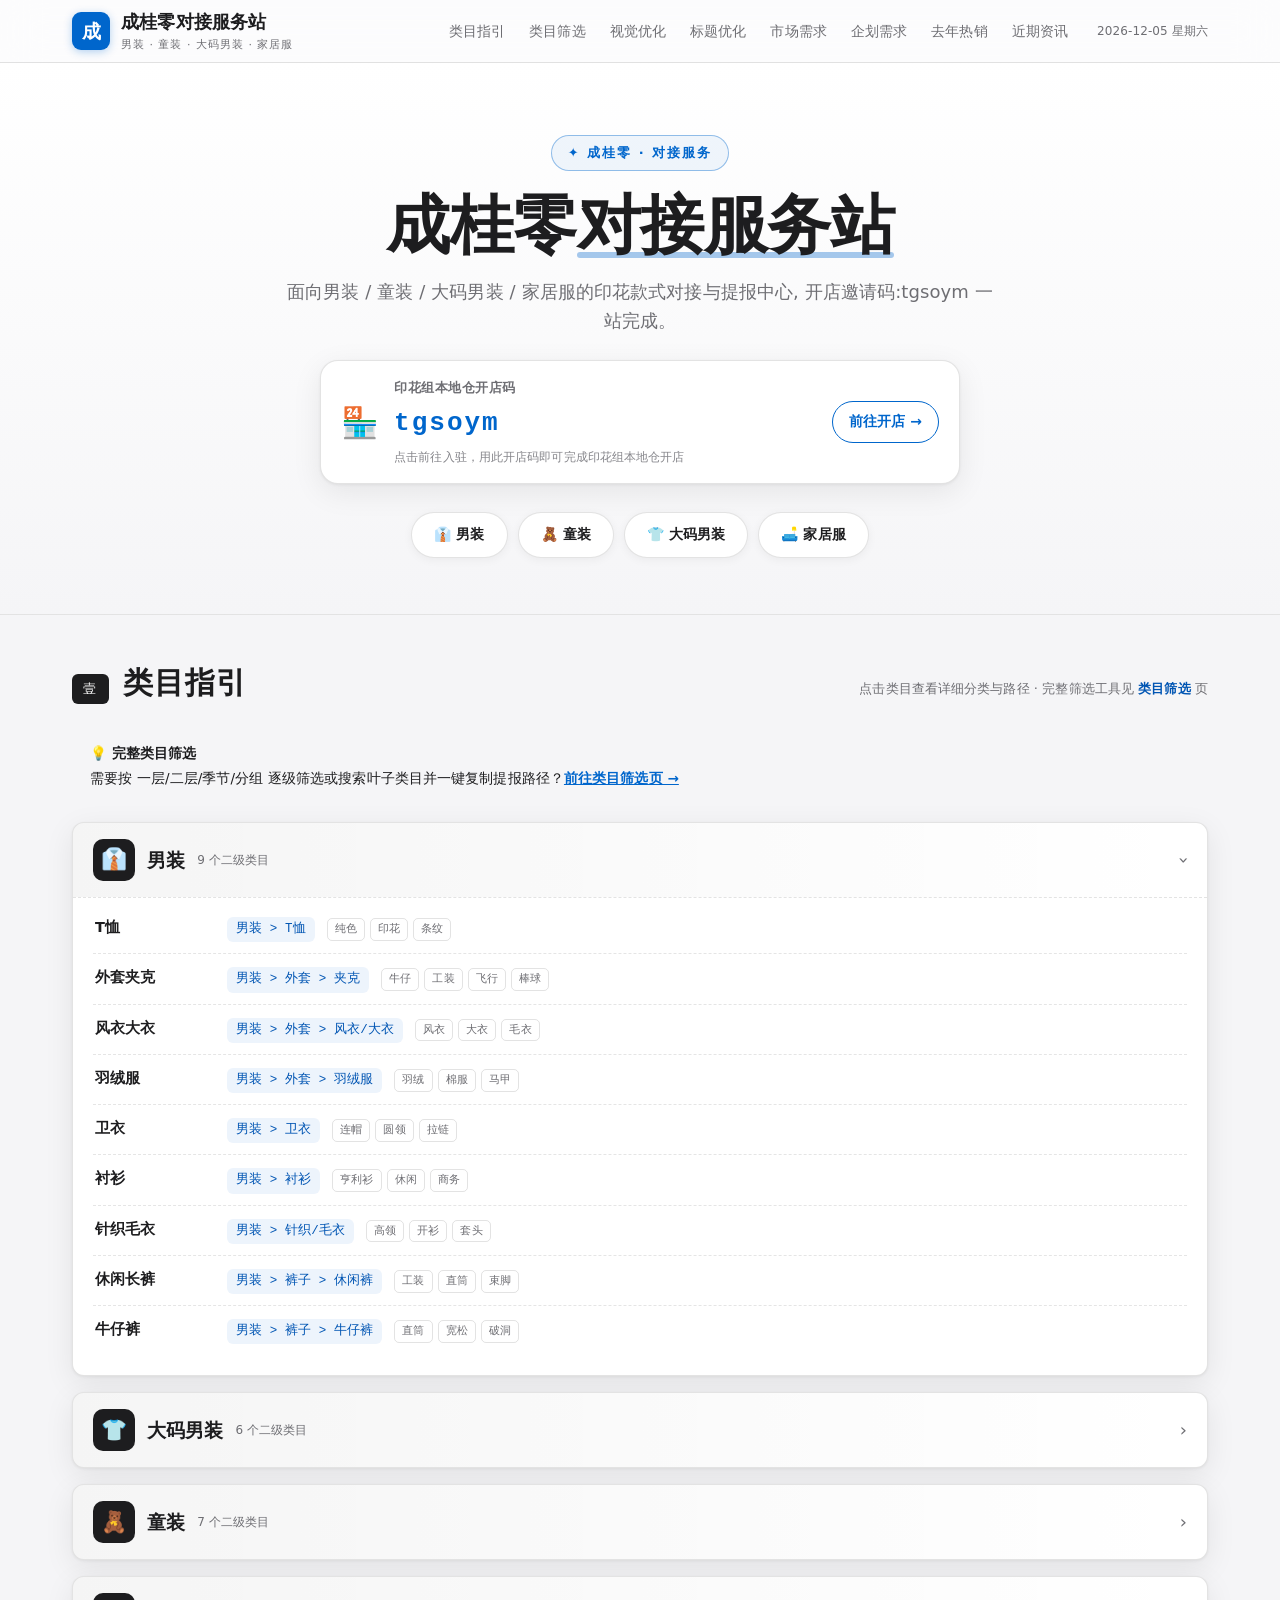
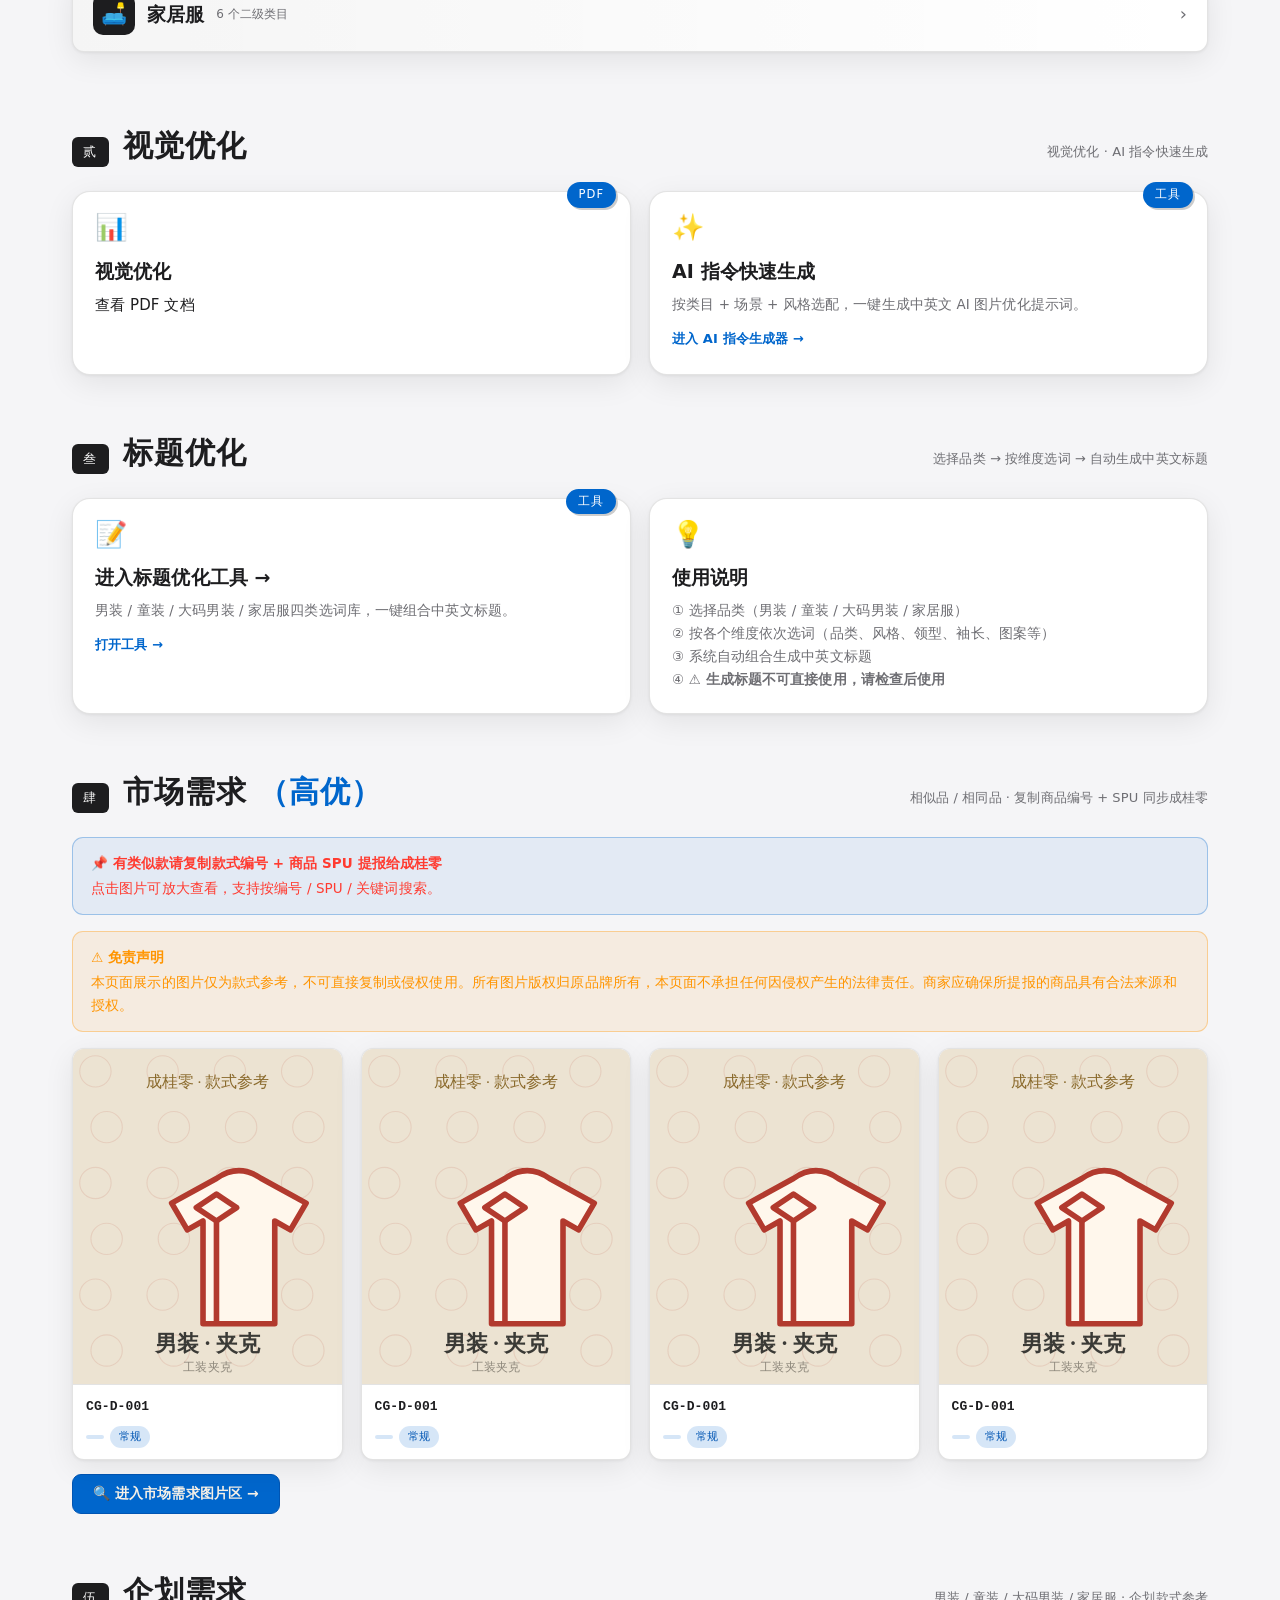
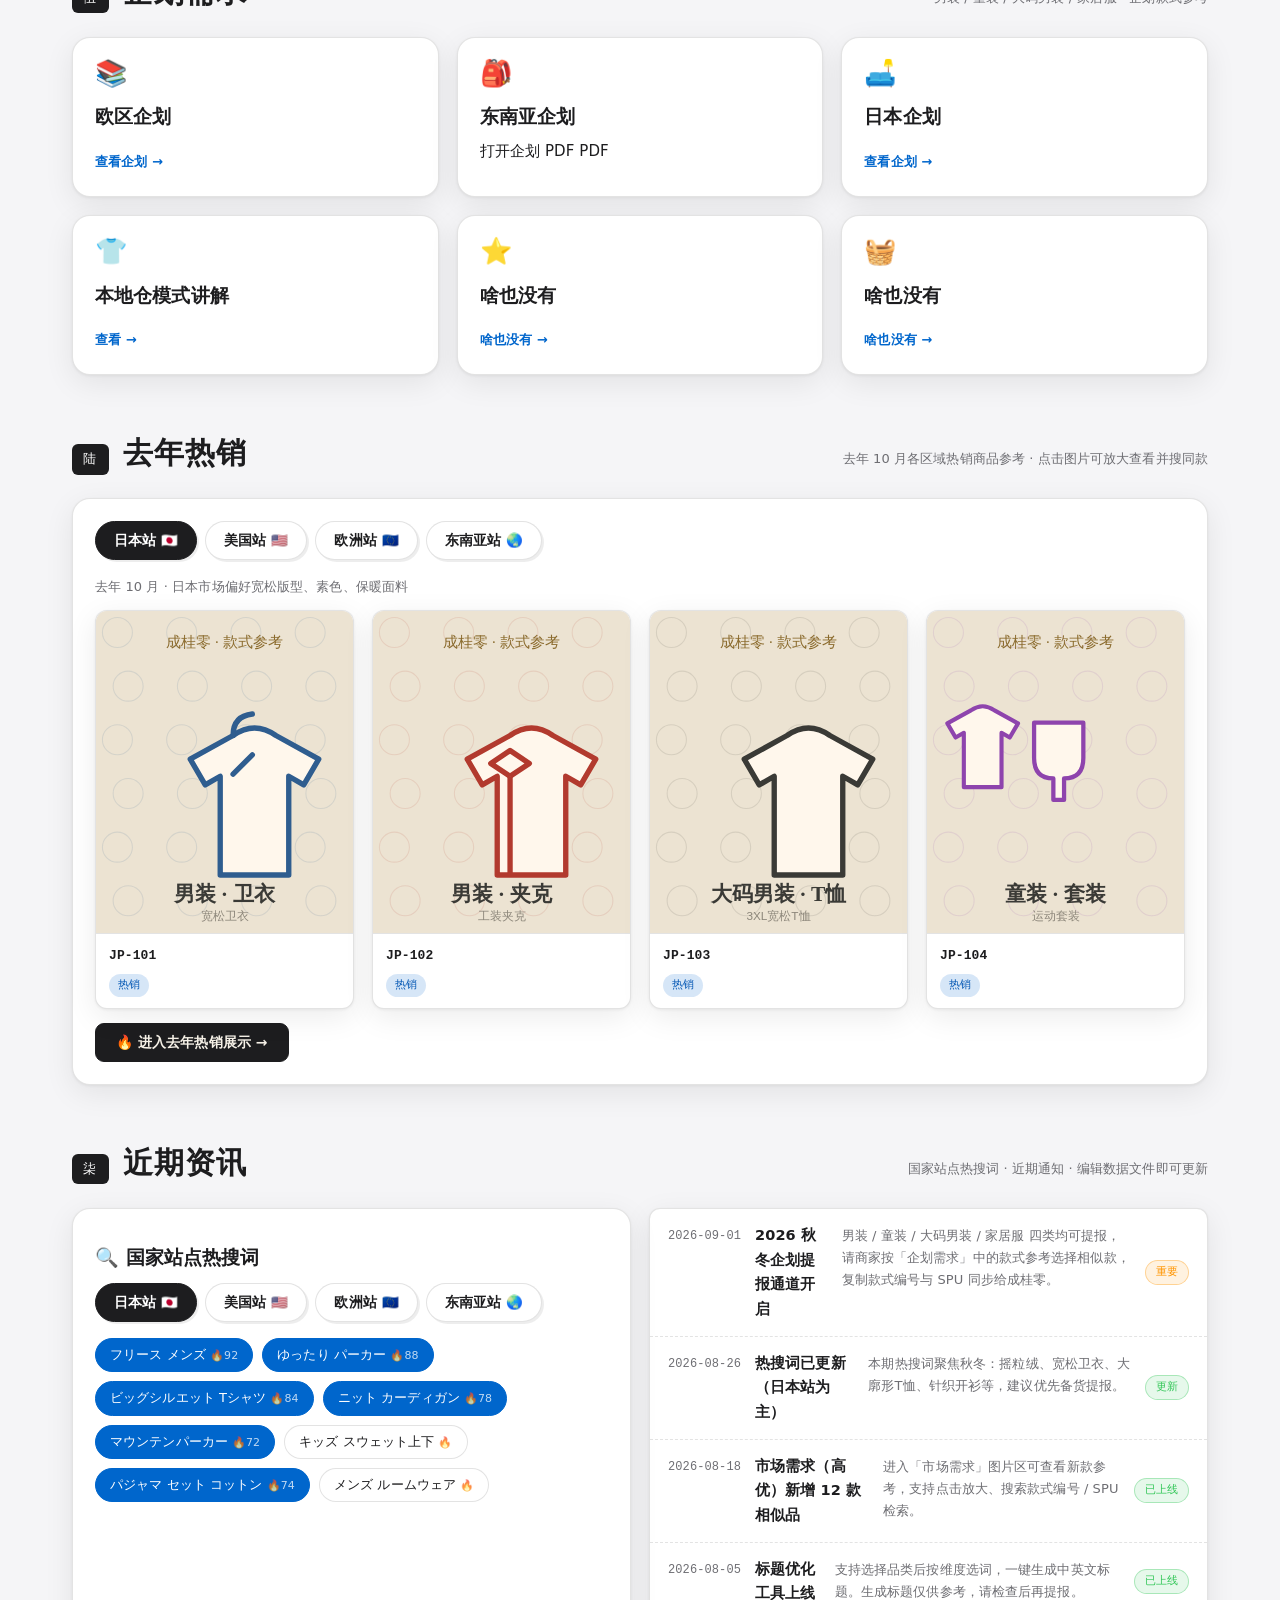
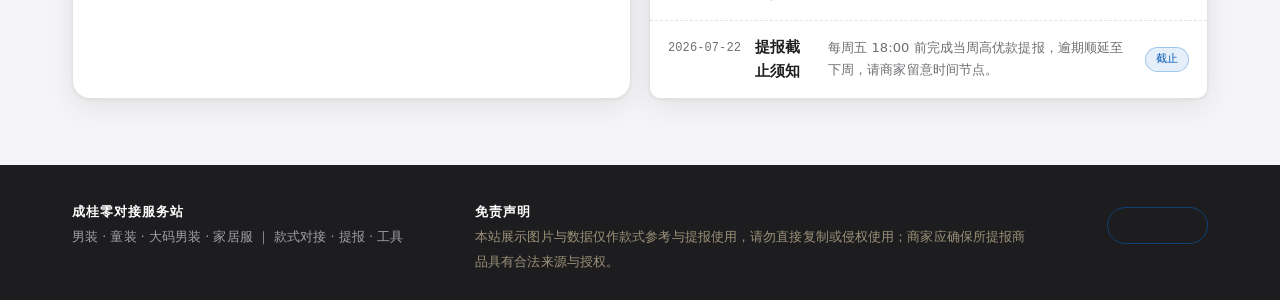
==== index.html @ 38af26b4 "Update index.html" ====
<!DOCTYPE html>
<html lang="zh-CN">
<head>
<meta charset="utf-8">
<meta name="viewport" content="width=device-width,initial-scale=1">
<title>成桂零对接服务站 | 男装 · 童装 · 大码男装 · 家居服</title>
<link rel="icon" href="data:image/svg+xml,%3Csvg xmlns='http://www.w3.org/2000/svg' viewBox='0 0 100 100'%3E%3Crect width='100' height='100' rx='22' fill='%23b23a2e'/%3E%3Ctext x='50' y='70' font-size='56' text-anchor='middle' fill='%23fff8ec' font-family='serif'%3E成%3C/text%3E%3C/svg%3E">
<link rel="stylesheet" href="elements/style.css">
</head>
<body>

<!-- ================= 顶部导航 ================= -->
<header class="topbar">
  <div class="wrap">
    <a class="brand" href="index.html">
      <span class="seal">成</span>
      <span>
        <span class="bt">成桂零对接服务站</span>
        <span class="bs">男装 · 童装 · 大码男装 · 家居服</span>
      </span>
    </a>
    <nav class="topnav">
      <a href="#sec-cat">类目指引</a>
      <a href="category.html">类目筛选</a>
      <a href="#sec-visual">视觉优化</a>
      <a href="#sec-title">标题优化</a>
      <a href="#sec-market">市场需求</a>
      <a href="#sec-plan">企划需求</a>
      <a href="#sec-hot">去年热销</a>
      <a href="#sec-news">近期资讯</a>
    </nav>
    <span class="today js-date"></span>
  </div>
</header>

<!-- ================= Hero ================= -->
<section class="hero">
  <div class="wrap">
    <span class="tagline">✦ 成桂零 · 对接服务</span>
    <h1>成桂零<span class="hl">对接服务站</span></h1>
    <p class="sub">面向男装 / 童装 / 大码男装 / 家居服的印花款式对接与提报中心, 开店邀请码:tgsoym 一站完成。</p>
    <a class="regcard" href="https://seller.kuajingmaihuo.com/mobile-main/register.html?invitationCode=tgsoym" target="_blank" rel="noopener">
      <span class="regico">🏪</span>
      <span class="regbox">
        <span class="reg-t">印花组本地仓开店码</span>
        <span class="reg-c">tgsoym</span>
        <span class="reg-s">点击前往入驻，用此开店码即可完成印花组本地仓开店</span>
      </span>
      <span class="reggo">前往开店 →</span>
    </a>
    <div class="cats">
      <span class="catpill" onclick="document.getElementById('sec-cat').scrollIntoView({behavior:'smooth'})">👔 男装</span>
      <span class="catpill" onclick="document.getElementById('sec-cat').scrollIntoView({behavior:'smooth'})">🧸 童装</span>
      <span class="catpill" onclick="document.getElementById('sec-cat').scrollIntoView({behavior:'smooth'})">👕 大码男装</span>
      <span class="catpill" onclick="document.getElementById('sec-cat').scrollIntoView({behavior:'smooth'})">🛋️ 家居服</span>
    </div>
  </div>
</section>

<main class="wrap">

  <!-- ================= 壹 类目指引 ================= -->
  <section class="sec reveal" id="sec-cat">
    <div class="sec-head">
      <span class="sec-no">壹</span>
      <h2 class="sec-title">类目指引</h2>
      <span class="sec-sub">点击类目查看详细分类与路径 · 完整筛选工具见 <b>类目筛选</b> 页</span>
    </div>
    <div class="banner tip" style="max-width:820px;margin:0 0 18px">
      <div><b>💡 完整类目筛选</b>需要按 一层/二层/季节/分组 逐级筛选或搜索叶子类目并一键复制提报路径？<a href="category.html" style="color:var(--link,#0066cc);font-weight:600">前往类目筛选页 →</a></div>
    </div>
    <div id="catRoot"><span class="loading"><span class="dot"></span><span class="dot"></span><span class="dot"></span> 加载中...</span></div>
  </section>

  <!-- ================= 贰 视觉优化 ================= -->
  <section class="sec reveal" id="sec-visual">
    <div class="sec-head">
      <span class="sec-no">贰</span>
      <h2 class="sec-title">视觉优化</h2>
      <span class="sec-sub">视觉优化 · AI 指令快速生成</span>
    </div>
    <div class="grid g2">
      <a class="card clickable" href="https://bdl.cdnfe.com/upload_bdl/upload/bf4d0510-0145-48a0-99d3-161d9a7ddf06.pdf" target="_blank">
        <span class="ico">📊</span>
        <h3>视觉优化</h3
        <span class="go">查看 PDF 文档</span>
        <span class="badge">PDF</span>
      </a>
      <a class="card clickable" href="image-optimization.html">
        <span class="ico">✨</span>
        <h3>AI 指令快速生成</h3>
        <p>按类目 + 场景 + 风格选配，一键生成中英文 AI 图片优化提示词。</p>
        <span class="go">进入 AI 指令生成器</span>
        <span class="badge">工具</span>
      </a>
    </div>
  </section>

  <!-- ================= 叁 标题优化 ================= -->
  <section class="sec reveal" id="sec-title">
    <div class="sec-head">
      <span class="sec-no">叁</span>
      <h2 class="sec-title">标题优化</h2>
      <span class="sec-sub">选择品类 → 按维度选词 → 自动生成中英文标题</span>
    </div>
    <div class="grid g2">
      <a class="card clickable" href="title-optimization.html">
        <span class="ico">📝</span>
        <h3>进入标题优化工具 →</h3>
        <p>男装 / 童装 / 大码男装 / 家居服四类选词库，一键组合中英文标题。</p>
        <span class="go">打开工具</span>
        <span class="badge">工具</span>
      </a>
      <div class="card">
        <span class="ico">💡</span>
        <h3>使用说明</h3>
        <p style="margin-top:6px">
          ① 选择品类（男装 / 童装 / 大码男装 / 家居服）<br>
          ② 按各个维度依次选词（品类、风格、领型、袖长、图案等）<br>
          ③ 系统自动组合生成中英文标题<br>
          ④ <b>⚠️ 生成标题不可直接使用，请检查后使用</b>
        </p>
      </div>
    </div>
  </section>

  <!-- ================= 肆 市场需求（高优） ================= -->
  <section class="sec reveal" id="sec-market">
    <div class="sec-head">
      <span class="sec-no">肆</span>
      <h2 class="sec-title">市场需求 <em>（高优）</em></h2>
      <span class="sec-sub">相似品 / 相同品 · 复制商品编号 + SPU 同步成桂零</span>
    </div>
    <div class="banner red">
      <div>
        <b>📌 有类似款请复制款式编号 + 商品 SPU 提报给成桂零</b>
        点击图片可放大查看，支持按编号 / SPU / 关键词搜索。
      </div>
    </div>
    <div class="banner warn">
      <div>
        <b>⚠️ 免责声明</b>
        本页面展示的图片仅为款式参考，不可直接复制或侵权使用。所有图片版权归原品牌所有，本页面不承担任何因侵权产生的法律责任。商家应确保所提报的商品具有合法来源和授权。
      </div>
    </div>
    <div id="marketPreview"></div>
    <p style="margin-top:14px">
      <a class="btn accent" href="market-demand.html">🔍 进入市场需求图片区 →</a>
    </p>
  </section>

  <!-- ================= 伍 企划需求 ================= -->
  <section class="sec reveal" id="sec-plan">
    <div class="sec-head">
      <span class="sec-no">伍</span>
      <h2 class="sec-title">企划需求</h2>
      <span class="sec-sub">男装 / 童装 / 大码男装 / 家居服 · 企划款式参考</span>
    </div>
    <div class="grid g3">
      <a class="card clickable" href="plan-detail.html?id=0">
        <span class="ico">📚</span>
        <h3>欧区企划</h3>
        <span class="go">查看企划</span>
      </a>
      <a class="card clickable" href="https://bdl.cdnfe.com/upload_bdl/upload/eece7cf2-c84b-41de-9c43-d94b7423276e.pdf" target="_blank" rel="noopener">
        <span class="ico">🎒</span>
        <h3>东南亚企划</h3
        <span class="go">打开企划 PDF <span class="tagpdf">PDF</span></span>
      </a>
      <a class="card clickable" href="plan-detail.html?id=2">
        <span class="ico">🛋️</span>
        <h3>日本企划</h3>
        <span class="go">查看企划</span>
      </a>
      <a class="card clickable" href="plan-detail.html?id=3">
        <span class="ico">👕</span>
        <h3>本地仓模式讲解</h3>
        <span class="go">查看</span>
      </a>
      <a class="card clickable" href="https://bdl.cdnfe.com/upload_bdl/upload/16bf9f05-9d78-4cd0-bf7f-24e626a8ed78.pdf">
        <span class="ico">⭐</span>
        <h3>啥也没有</h3>
        <span class="go">啥也没有</span>
      </a>
      <a class="card clickable" href="plan-detail.html?id=5">
        <span class="ico">🧺</span>
        <h3>啥也没有</h3>
        <span class="go">啥也没有</span>
      </a>
    </div>
  </section>

  <!-- ================= 陆 去年热销 ================= -->
  <section class="sec reveal" id="sec-hot">
    <div class="sec-head">
      <span class="sec-no">陆</span>
      <h2 class="sec-title">去年热销</h2>
      <span class="sec-sub">去年 10 月各区域热销商品参考 · 点击图片可放大查看并搜同款</span>
    </div>
    <div class="card">
      <div class="regiontabs" id="hotRgns"></div>
      <div id="hotPre"></div>
      <p style="margin-top:14px">
        <a class="btn" href="top-products.html">🔥 进入去年热销展示 →</a>
      </p>
    </div>
  </section>

  <!-- ================= 柒 近期资讯 ================= -->
  <section class="sec reveal" id="sec-news">
    <div class="sec-head">
      <span class="sec-no">柒</span>
      <h2 class="sec-title">近期资讯</h2>
      <span class="sec-sub">国家站点热搜词 · 近期通知 · 编辑数据文件即可更新</span>
    </div>
    <div class="grid g2">
      <div class="card">
        <h3 style="margin-bottom:10px">🔍 国家站点热搜词</h3>
        <div class="regiontabs" id="hwTabs"></div>
        <div class="tagcloud" id="hwCloud"></div>
      </div>
      <div class="notice" id="noticeList"><span class="loading"><span class="dot"></span><span class="dot"></span><span class="dot"></span> 加载中...</span></div>
    </div>
  </section>

</main>

<!-- ================= 页脚 ================= -->
<footer class="footer">
  <div class="wrap">
    <div>
      <b>成桂零对接服务站</b><br>
      男装 · 童装 · 大码男装 · 家居服 ｜ 款式对接 · 提报 · 工具
    </div>
    <div class="dis">
      <b>免责声明</b><br>
      本站展示图片与数据仅作款式参考与提报使用，请勿直接复制或侵权使用；商家应确保所提报商品具有合法来源与授权。
    </div>
    <div>
      <span style="cursor:pointer" class="backtop" onclick="window.scrollTo({top:0,behavior:'smooth'})">↑ 返回顶部</span>
    </div>
  </div>
</footer>

<!-- ================= 脚本 ================= -->
<script src="elements/data-categories.js"></script>
<script src="elements/data-hotwords.js"></script>
<script src="elements/data-notices.js"></script>
<script src="elements/data-market-demand.js"></script>
<script src="elements/data-top-products.js"></script>
<script src="elements/common.js"></script>
<script>
(function(){
  var $=function(id){return document.getElementById(id);};

  /* ---------- 类目指引 ---------- */
  function renderCats(){
    var root=$('catRoot');
    if(!window.CGL_CATEGORIES || !CGL_CATEGORIES.length){
      root.innerHTML='<p class="ph">暂未配置类目数据，请编辑 elements/data-categories.js</p>';
      return;
    }
    var h='';
    for(var i=0;i<CGL_CATEGORIES.length;i++){
      var c=CGL_CATEGORIES[i];
      var items=c.items||[];
      h+='<div class="catbox"><div class="cb-head" onclick="toggleCat(this)">'+
         '<span class="cb-ico">'+CGL.esc(c.ico||'📦')+'</span>'+
         '<h4>'+CGL.esc(c.cat)+'</h4>'+
         '<span class="cb-count">'+items.length+' 个二级类目</span>'+
         '<span class="cb-arrow">›</span></div><div class="cb-body">';
      for(var j=0;j<items.length;j++){
        var it=items[j];
        h+='<div class="catitem"><span class="cn">'+CGL.esc(it.name)+'</span>'+
           '<span class="path">'+CGL.esc(it.path||'')+'</span>'+
           (it.note?'<span class="note">'+CGL.esc(it.note)+'</span>':'')+
           '<span class="tags">'+(it.tags||[]).map(function(t){return '<span>'+CGL.esc(t)+'</span>';}).join('')+'</span></div>';
      }
      h+='</div></div>';
    }
    root.innerHTML=h;
    var first=root.querySelector('.catbox');
    if(first && first.classList) first.classList.add('open');
  }
  window.toggleCat=function(el){
    var box=el.closest('.catbox');
    if(box) box.classList.toggle('open');
  };

  /* ---------- 热搜词 ---------- */
  var hwKeys=[],hwIdx=0;
  function renderHotwords(){
    var tabs=$('hwTabs'), cloud=$('hwCloud');
    if(!window.CGL_HOTWORDS){
      tabs.innerHTML=''; cloud.innerHTML='<p class="ph">暂未配置热搜词，请编辑 elements/data-hotwords.js</p>';
      return;
    }
    hwKeys=Object.keys(CGL_HOTWORDS);
    var th='';
    for(var i=0;i<hwKeys.length;i++){
      th+='<span class="rtab'+(i===hwIdx?' on':'')+'" onclick="pickHw('+i+')">'+CGL.esc(hwKeys[i])+'</span>';
    }
    tabs.innerHTML=th;
    renderHwCloud(hwIdx);
  }
  window.pickHw=function(i){
    hwIdx=i;
    var tabs=$('hwTabs');
    var sp=tabs.querySelectorAll('.rtab');
    for(var k=0;k<sp.length;k++) sp[k].classList.toggle('on',k===i);
    renderHwCloud(i);
  };
  function renderHwCloud(i){
    var cloud=$('hwCloud');
    var list=(CGL_HOTWORDS[hwKeys[i]]||[]).slice(0,14);
    CGL.renderTags(cloud,list);
  }

  /* ---------- 通知 ---------- */
  function renderNotices(){
    var el=$('noticeList');
    if(!window.CGL_NOTICES || !CGL_NOTICES.length){
      el.innerHTML='<p class="ph">暂未配置通知，请编辑 elements/data-notices.js</p>';
      return;
    }
    CGL.renderNotices(el,CGL_NOTICES);
  }

  /* ---------- 市场需求预览（首页展示最近4条） ---------- */
  function renderMarketPreview(){
    var el=$('marketPreview');
    if(!window.CGL_MARKET_DEMAND || !CGL_MARKET_DEMAND.items){
      el.innerHTML='<p class="ph">暂未配置市场需求数据，请编辑 elements/data-market-demand.js</p>';
      return;
    }
    var items=CGL_MARKET_DEMAND.items.slice(0,4);
    var h='<div class="grid g4">';
    for(var i=0;i<items.length;i++){
      var it=items[i];
      h+='<div class="imgcard" onclick="previewDemand('+i+')">'+
         '<div class="ph"><img src="'+CGL.esc(it.img)+'" alt="'+CGL.esc(it.style)+'" loading="lazy"></div>'+
         '<div class="pbody"><div class="pno">'+CGL.esc(it.no)+'</div>'+
         '<div class="pmeta"><span>'+CGL.esc(it.cat)+'</span><span class="'+(it.tag==='高优'?'hi':'')+'">'+CGL.esc(it.tag||'常规')+'</span></div></div></div>';
    }
    h+='</div>';
    el.innerHTML=h;
    window._demandItems=items;
  }
  window.previewDemand=function(i){
    var it=window._demandItems[i];
    if(!it) return;
    CGL.viewImage({
      img:it.img, title:it.style, cat:it.cat, tag:it.tag,
      extra:[['款式编号',it.no],['商品SPU',it.spu]],
      acts:[
        {label:'复制 编号 + SPU',cls:'accent',fn:function(){CGL.copyText(it.no+' | '+it.spu);}},
        {label:'复制编号',fn:function(){CGL.copyText(it.no);}},
        {label:'复制SPU',fn:function(){CGL.copyText(it.spu);}}
      ]
    });
  };

  /* ---------- 去年热销预览 ---------- */
  var hotRgn=0;
  function renderHotPre(){
    var rgns=$('hotRgns'), pre=$('hotPre');
    if(!window.CGL_TOP_PRODUCTS){
      rgns.innerHTML=''; pre.innerHTML='<p class="ph">暂未配置热销数据，请编辑 elements/data-top-products.js</p>';
      return;
    }
    var th='';
    for(var i=0;i<CGL_TOP_PRODUCTS.length;i++){
      th+='<span class="rtab'+(i===hotRgn?' on':'')+'" onclick="pickRgn('+i+')">'+CGL.esc(CGL_TOP_PRODUCTS[i].region)+'</span>';
    }
    rgns.innerHTML=th;
    renderRgnPre(hotRgn);
  }
  window.pickRgn=function(i){
    hotRgn=i;
    var sp=$('hotRgns').querySelectorAll('.rtab');
    for(var k=0;k<sp.length;k++) sp[k].classList.toggle('on',k===i);
    renderRgnPre(i);
  };
  function renderRgnPre(i){
    var pre=$('hotPre');
    var g=CGL_TOP_PRODUCTS[i];
    var list=(g.items||[]).slice(0,4);
    var h='<p style="font-size:13px;color:var(--ink2);margin-bottom:12px">'+CGL.esc(g.season||'')+(g.tip?' · '+CGL.esc(g.tip):'')+'</p>';
    h+='<div class="grid g4">';
    for(var j=0;j<list.length;j++){
      var it=list[j];
      h+='<div class="imgcard" onclick="previewHot('+i+','+j+')">'+
         '<div class="ph"><img src="'+CGL.esc(it.img)+'" alt="'+CGL.esc(it.title)+'" loading="lazy"></div>'+
         '<div class="pbody"><div class="pno">'+CGL.esc(it.no)+'</div><div style="font-size:12.5px">'+CGL.esc(it.title)+'</div>'+
         '<div class="pmeta"><span class="'+(it.tag==='爆款'?'hi':'')+'">'+CGL.esc(it.tag||'热销')+'</span></div></div></div>';
    }
    h+='</div>';
    pre.innerHTML=h;
  }
  window.previewHot=function(i,j){
    var it=CGL_TOP_PRODUCTS[i].items[j];
    CGL.viewImage({
      img:it.img, title:it.title, tag:it.tag,
      extra:[['区域',CGL_TOP_PRODUCTS[i].region],['季节',CGL_TOP_PRODUCTS[i].season],['款式编号',it.no]],
      acts:[{label:'复制款式编号',fn:function(){CGL.copyText(it.no);}}]
    });
  };

  /* ---------- 初始化 ---------- */
  document.addEventListener('DOMContentLoaded',function(){
    renderCats();
    renderHotwords();
    renderNotices();
    renderMarketPreview();
    renderHotPre();
  });
})();
</script>
</body>
</html>
---- elements/style.css ----
/* ============================================================
   成桂零 · 对接服务站 — 全局样式
   编辑本文件可统一调整整站配色 / 字体 / 间距
   ============================================================ */

:root{
  /* ---- Apple 高级配色 ---- */
  --paper:#f5f5f7;          /* 页面底色（浅灰） */
  --paper2:#ececee;         /* 次级底色 */
  --card:#ffffff;           /* 卡片底色（纯白） */
  --ink:#1d1d1f;            /* 主文字（近黑） */
  --ink2:#6e6e73;           /* 次级文字（灰） */
  --line:rgba(29,29,31,.12);/* 描边 */
  --accent:#0066cc;         /* 苹果链接蓝 */
  --accent-d:#0055b3;
  --gold:#1d1d1f;           /* 强调深色（替代鎏金） */
  --red:#ff3b30;            /* 苹果红（点缀） */
  --ok:#34c759;
  --warn:#ff9500;
  --radius:18px;
  --shadow:0 8px 30px rgba(0,0,0,.08), 0 1px 3px rgba(0,0,0,.06);
  --serif:'-apple-system','SF Pro Display','SF Pro Text',system-ui,'PingFang SC','Microsoft YaHei',sans-serif;
  --sans:'-apple-system','SF Pro Text',system-ui,'PingFang SC','Microsoft YaHei','Hiragino Sans GB',sans-serif;
  --mono:'SFMono-Regular',ui-monospace,Consolas,'Liberation Mono',Menlo,monospace;
}

*{box-sizing:border-box;margin:0;padding:0}
html{scroll-behavior:smooth}
body{
  font-family:var(--sans);
  background:var(--paper);
  color:var(--ink);
  line-height:1.7;
  font-size:15px;
  -webkit-font-smoothing:antialiased;
  letter-spacing:.1px;
}
.wrap{max-width:1180px;margin:0 auto;padding:0 22px;position:relative;z-index:1}

/* ---------- 顶部导航（Apple 毛玻璃） ---------- */
.topbar{
  position:sticky;top:0;z-index:50;
  background:rgba(255,255,255,.72);color:var(--ink);
  border-bottom:1px solid var(--line);
  backdrop-filter:saturate(180%) blur(20px);
  -webkit-backdrop-filter:saturate(180%) blur(20px);
}
.topbar .wrap{display:flex;align-items:center;gap:18px;height:62px}
.brand{display:flex;align-items:center;gap:11px;text-decoration:none;color:var(--ink);min-width:0}
.seal{
  width:38px;height:38px;flex:none;display:grid;place-items:center;
  background:var(--accent);border-radius:9px;color:#fff;
  font-family:var(--serif);font-weight:700;font-size:19px;
  box-shadow:0 2px 8px rgba(0,102,204,.3);
  line-height:1;letter-spacing:0;
}
.brand .bt{font-family:var(--serif);font-size:18px;font-weight:700;letter-spacing:.2px;white-space:nowrap;overflow:hidden;text-overflow:ellipsis}
.brand .bs{font-size:11px;color:var(--ink2);letter-spacing:1px;display:block;margin-top:-2px}
.topnav{margin-left:auto;display:flex;gap:2px;align-items:center;flex-wrap:wrap}
.topnav a{
  color:var(--ink2);text-decoration:none;font-size:13.5px;padding:7px 11px;border-radius:9px;
  transition:.18s;white-space:nowrap;font-weight:500;
}
.topnav a:hover{background:rgba(0,0,0,.06);color:var(--ink)}
.topnav a.on{background:var(--accent);color:#fff}
.today{font-size:12px;color:var(--ink2);font-variant-numeric:tabular-nums;white-space:nowrap}

/* ---------- Hero（Apple 风格：居中 + 大留白） ---------- */
.hero{
  border-bottom:1px solid var(--line);
  background:linear-gradient(180deg,#fff 0%, var(--paper) 100%);
  padding:72px 0 56px;
  text-align:center;
}
.hero .tagline{display:inline-flex;align-items:center;gap:8px;font-size:13px;letter-spacing:2px;color:var(--accent);border:1px solid rgba(0,102,204,.4);background:rgba(0,102,204,.06);padding:6px 16px;border-radius:99px;margin-bottom:20px;font-weight:600}
.hero h1{
  font-family:var(--serif);font-size:clamp(38px,6vw,64px);font-weight:700;line-height:1.08;letter-spacing:-.5px;color:#1d1d1f;
}
.hero h1 .hl{color:var(--ink);position:relative}
.hero h1 .hl::after{content:"";position:absolute;left:0;right:0;bottom:4px;height:6px;background:rgba(0,102,204,.35);z-index:-1;border-radius:99px}
.hero .sub{margin:18px auto 0;font-size:clamp(15px,2vw,18px);color:var(--ink2);max-width:720px;line-height:1.6}
.hero .cats{margin-top:28px;display:flex;gap:10px;flex-wrap:wrap;justify-content:center}
.catpill{
  border:1px solid var(--line);background:var(--card);border-radius:99px;padding:10px 22px;
  font-size:14px;font-weight:600;box-shadow:0 2px 10px rgba(0,0,0,.05);cursor:pointer;transition:.2s;color:var(--ink);
}
.catpill:hover{transform:translateY(-2px);box-shadow:0 6px 20px rgba(0,0,0,.1);border-color:var(--accent);color:var(--accent-d)}

/* 开店码入口卡片（Apple 风格，Hero 内居中） */
.regcard{
  margin:24px auto 0;max-width:640px;display:flex;align-items:center;gap:16px;text-align:left;
  background:var(--card);border:1px solid var(--line);border-radius:var(--radius);padding:16px 20px;
  box-shadow:var(--shadow);transition:.22s;text-decoration:none;color:inherit;
}
.regcard:hover{transform:translateY(-2px);box-shadow:0 12px 30px rgba(0,0,0,.12);border-color:var(--accent)}
.regcard .regico{font-size:30px;flex:none}
.regbox{flex:1;min-width:0;display:flex;flex-direction:column;gap:2px}
.regcard .reg-t{font-size:13px;color:var(--ink2);font-weight:600;letter-spacing:.5px}
.regcard .reg-c{font-family:var(--mono);font-size:26px;font-weight:800;color:var(--accent);letter-spacing:2px}
.regcard .reg-s{font-size:12px;color:var(--ink3,#86868b)}
.reggo{flex:none;font-size:14px;font-weight:700;color:var(--accent);border:1px solid var(--accent);border-radius:99px;padding:8px 16px;white-space:nowrap}
.regcard:hover .reggo{background:var(--accent);color:#fff}
@media (max-width:640px){
  .regcard{flex-wrap:wrap}
  .reggo{width:100%;text-align:center;margin-top:4px}
}

/* ---------- 区块 ---------- */
.sec{padding:42px 0 10px}
.sec-head{display:flex;align-items:baseline;gap:14px;flex-wrap:wrap;margin-bottom:20px}
.sec-no{
  font-family:var(--serif);font-size:13px;color:#fff;background:var(--ink);
  padding:4px 11px;border-radius:6px;letter-spacing:2px;white-space:nowrap;
}
.sec-title{font-family:var(--serif);font-size:clamp(22px,3.2vw,30px);font-weight:800;letter-spacing:1px}
.sec-title em{font-style:normal;color:var(--accent)}
.sec-sub{margin-left:auto;font-size:13px;color:var(--ink2)}
.plan-link{text-decoration:none;font-size:13px;font-weight:600;color:var(--accent);padding:6px 13px;border:1px solid var(--line);border-radius:980px;transition:.2s;white-space:nowrap}
.plan-link:hover{background:var(--accent);color:#fff;border-color:var(--accent)}
.sec-sub b{color:var(--accent-d);font-weight:700}
.sec-note{font-size:13px;color:var(--ink2);margin:-10px 0 18px}

/* ---------- 卡片 ---------- */
.grid{display:grid;gap:18px}
.g2{grid-template-columns:repeat(2,1fr)}
.g3{grid-template-columns:repeat(3,1fr)}
.g4{grid-template-columns:repeat(4,1fr)}
.g7{grid-template-columns:repeat(7,1fr);gap:10px}
/* 需求图片 7 列紧凑卡片：更小更密，一行展示 7 张 */
.g7 .imgcard .ph{aspect-ratio:1/1}
.g7 .imgcard .pbody{padding:7px 8px}
.g7 .imgcard .pno{font-size:12px}
.g7 .imgcard .pspu{font-size:10.5px}
.g7 .imgcard .pmeta{margin-top:5px;gap:4px}
.g7 .imgcard .pmeta span{font-size:10px;padding:1px 6px}
.g7 .imgcard .pbody .only{display:none}
.card{
  background:var(--card);border:1px solid var(--line);border-radius:var(--radius);
  box-shadow:var(--shadow);padding:22px;transition:.22s;position:relative;
}
.card.clickable{cursor:pointer;text-decoration:none;color:inherit;display:block}
.card.clickable:hover{transform:translate(-2px,-3px);box-shadow:6px 6px 0 rgba(0,0,0,.12);border-color:rgba(0,102,204,.4)}
.card .ico{font-size:26px;line-height:1}
.card h3{font-family:var(--serif);font-size:19px;margin:10px 0 6px;font-weight:800}
.card p{font-size:13.5px;color:var(--ink2)}
.card .go{margin-top:12px;display:inline-block;font-size:13px;font-weight:700;color:var(--accent)}
.card .go::after{content:" →";transition:.18s}
.card.clickable:hover .go::after{margin-left:5px}
.badge{
  position:absolute;top:-10px;right:14px;background:var(--accent);color:#fff;
  font-size:11.5px;padding:3px 12px;border-radius:99px;letter-spacing:1px;box-shadow:2px 2px 0 rgba(0,0,0,.2);
}

/* ---------- 按钮 / 输入 ---------- */
.btn{
  display:inline-flex;align-items:center;gap:8px;border:1.5px solid var(--ink);background:var(--ink);
  color:#f6f1e7;font-family:var(--sans);font-size:14px;font-weight:600;padding:9px 20px;border-radius:9px;
  cursor:pointer;transition:.18s;text-decoration:none;line-height:1.4;
}
.btn:hover{transform:translate(-1px,-1px);box-shadow:3px 3px 0 rgba(0,0,0,.25)}
.btn.ghost{background:transparent;color:var(--ink)}
.btn.ghost:hover{border-color:var(--accent);color:var(--accent-d);box-shadow:none}
.btn.accent{background:var(--accent);border-color:var(--accent-d)}
.btn.gold{background:var(--gold);border-color:var(--accent-d);color:#fff}
.btn.sm{padding:5px 12px;font-size:12.5px;border-radius:7px}
.btn:disabled{opacity:.45;cursor:not-allowed;transform:none;box-shadow:none}
input[type=text],input[type=search],select,textarea{
  font-family:var(--sans);font-size:14px;color:var(--ink);
  background:#fff;border:1.5px solid var(--line);border-radius:9px;padding:9px 13px;outline:none;transition:.18s;width:100%;
}
input:focus,select:focus,textarea:focus{border-color:var(--accent);box-shadow:0 0 0 3px rgba(0,102,204,.12)}
textarea{resize:vertical;line-height:1.6}
.label{display:block;font-size:12.5px;font-weight:700;color:var(--ink2);margin:14px 0 6px;letter-spacing:1px}

/* ---------- 标签云 ---------- */
.tagcloud{display:flex;flex-wrap:wrap;gap:9px}
.tag{
  border:1px solid var(--line);background:#fff;border-radius:99px;padding:5px 14px;font-size:13px;
  cursor:default;transition:.18s;color:var(--ink);
}
.tag:hover{border-color:var(--accent);color:var(--accent-d);transform:translateY(-1px)}
.tag.hot{background:var(--accent);color:#fff;border-color:var(--accent)}
.tag .lv{font-size:11px;opacity:.75;margin-left:4px}

/* ---------- 表格 ---------- */
.tbl{width:100%;border-collapse:collapse;font-size:13.5px;background:#fff;border-radius:10px;overflow:hidden;box-shadow:var(--shadow)}
.tbl th{background:var(--ink);color:#fff;text-align:left;padding:10px 14px;font-size:13px;letter-spacing:1px;font-weight:600;white-space:nowrap}
.tbl td{padding:10px 14px;border-bottom:1px solid var(--line);vertical-align:top}
.tbl tr:nth-child(even) td{background:rgba(0,102,204,.05)}
.tbl tr:hover td{background:rgba(0,102,204,.05)}
.tbl .mono{font-family:var(--mono);font-size:12.5px}

/* ---------- 类目指引 ---------- */
.catbox{border:1px solid var(--line);border-radius:12px;background:var(--card);box-shadow:var(--shadow);overflow:hidden;margin-bottom:16px}
.catbox > .cb-head{
  display:flex;align-items:center;gap:12px;padding:16px 20px;cursor:pointer;user-select:none;
  background:linear-gradient(90deg, rgba(0,0,0,.04), transparent);
}
.cb-head .cb-ico{width:42px;height:42px;border-radius:10px;display:grid;place-items:center;font-size:21px;background:var(--ink);color:#fff;flex:none}
.cb-head h4{font-family:var(--serif);font-size:19px;font-weight:800}
.cb-head .cb-count{font-size:12px;color:var(--ink2)}
.cb-head .cb-arrow{margin-left:auto;transition:.25s;font-size:18px;color:var(--ink2)}
.catbox.open .cb-arrow{transform:rotate(90deg)}
.cb-body{display:none;padding:6px 20px 20px;border-top:1px dashed var(--line)}
.catbox.open .cb-body{display:block;animation:fadeIn .3s}
@keyframes fadeIn{from{opacity:0;transform:translateY(-6px)}to{opacity:1;transform:none}}
.catitem{display:flex;gap:12px;flex-wrap:wrap;align-items:baseline;padding:11px 2px;border-bottom:1px dashed rgba(0,0,0,.1)}
.catitem:last-child{border-bottom:none}
.catitem .cn{font-weight:700;min-width:120px;font-size:14.5px}
.catitem .path{font-family:var(--mono);font-size:12.5px;color:var(--accent-d);background:rgba(0,102,204,.07);padding:2px 9px;border-radius:6px}
.catitem .note{font-size:12.5px;color:var(--ink2);flex:1;min-width:160px}
.catitem .tags{display:flex;gap:5px;flex-wrap:wrap}
.catitem .tags span{font-size:11px;border:1px solid var(--line);border-radius:5px;padding:1px 7px;color:var(--ink2)}

/* ---------- 标题生成器 ---------- */
.dimbox{margin-bottom:16px}
.dimhead{display:flex;align-items:center;gap:10px;margin-bottom:9px}
.dimhead .dname{font-weight:800;font-size:14px;font-family:var(--serif);letter-spacing:1px;background:var(--ink);color:#fff;padding:3px 12px;border-radius:6px}
.dimhead .dcount{font-size:12px;color:var(--ink2)}
.wbtns{display:flex;flex-wrap:wrap;gap:8px}
.wbtn{
  border:1.5px solid var(--line);background:#fff;border-radius:8px;padding:6px 13px;font-size:13.5px;
  cursor:pointer;transition:.16s;color:var(--ink);line-height:1.35;position:relative;
}
.wbtn small{display:block;font-size:11px;color:var(--ink2);font-family:var(--mono);letter-spacing:.3px}
.wbtn:hover{border-color:var(--accent)}
.wbtn.on{background:var(--accent);border-color:var(--accent-d);color:#fff;box-shadow:2px 2px 0 rgba(0,0,0,.25)}
.wbtn.on small{color:#ffd9c9}
.genlist{list-style:none;margin-top:14px}
.genlist li{
  display:flex;gap:12px;align-items:flex-start;background:#fff;border:1px solid var(--line);
  border-radius:10px;padding:11px 14px;margin-bottom:9px;animation:fadeIn .25s;
}
.genlist .gidx{font-family:var(--serif);font-weight:800;color:var(--gold);flex:none}
.genlist .gtxt{flex:1;min-width:0}
.genlist .gtxt .cn{font-weight:600}
.genlist .gtxt .en{font-family:var(--mono);font-size:12.5px;color:var(--ink2)}
.genlist .gacts{display:flex;gap:6px;flex:none}

/* ---------- 图片区（市场需求等） ---------- */
.imgcard{background:var(--card);border:1px solid var(--line);border-radius:12px;overflow:hidden;box-shadow:var(--shadow);cursor:zoom-in;transition:.2s;position:relative}
.imgcard:hover{transform:translate(-2px,-3px);box-shadow:6px 6px 0 rgba(0,0,0,.12);border-color:rgba(0,102,204,.45)}
.imgcard .ph{aspect-ratio:4/5;background:var(--paper2);display:grid;place-items:center;overflow:hidden}
.imgcard .ph img{width:100%;height:100%;object-fit:cover;display:block}
.imgcard .pbody{padding:11px 13px;border-top:1px solid var(--line)}
.imgcard .pno{font-family:var(--mono);font-weight:700;font-size:13px}
.imgcard .pspu{font-family:var(--mono);font-size:11.5px;color:var(--ink2);word-break:break-all}
.imgcard .pmeta{display:flex;gap:6px;flex-wrap:wrap;margin-top:7px;align-items:center}
.imgcard .pmeta span{font-size:11px;padding:2px 9px;border-radius:99px;background:rgba(0,102,204,.16);color:var(--accent-d)}
.imgcard .pmeta span.hi{background:var(--accent);color:#fff}
.regiontabs{display:flex;gap:8px;flex-wrap:wrap;margin-bottom:16px}
.rtab{border:1.5px solid var(--line);background:#fff;padding:7px 18px;border-radius:99px;font-size:13.5px;font-weight:600;cursor:pointer;transition:.18s;box-shadow:2px 2px 0 rgba(0,0,0,.07)}
.rtab.on{background:var(--ink);color:#fff;border-color:var(--ink)}
.rtab:hover:not(.on){border-color:var(--accent);color:var(--accent-d)}
.searchbar{display:flex;gap:10px;flex-wrap:wrap;margin-bottom:18px}
.searchbar .inwrap{flex:1;min-width:220px;position:relative}
.searchbar .inwrap input{padding-left:38px}
.searchbar .inwrap::before{content:"⌕";position:absolute;left:13px;top:50%;transform:translateY(-50%);font-size:18px;color:var(--ink2)}

/* ---------- 弹窗 ---------- */
.modal{position:fixed;inset:0;background:rgba(20,20,18,.72);z-index:100;display:none;align-items:center;justify-content:center;padding:22px;backdrop-filter:blur(3px)}
.modal.open{display:flex;animation:fadeIn .2s}
.modal .mbox{
  background:var(--card);border-radius:14px;max-width:680px;width:100%;max-height:88vh;overflow:auto;
  box-shadow:0 20px 60px rgba(0,0,0,.4);border:1px solid var(--gold);padding:20px;position:relative;
}
.modal .mclose{position:sticky;top:0;float:right;width:34px;height:34px;border-radius:99px;border:1px solid var(--line);background:#fff;font-size:17px;cursor:pointer;color:var(--ink);z-index:2}
.modal .mclose:hover{background:var(--accent);color:#fff;border-color:var(--accent)}
.modal .mimg{width:100%;max-height:56vh;object-fit:contain;background:var(--paper2);border-radius:10px;margin-bottom:14px}
.modal .mrows{font-size:13.5px}
.modal .mrows .mr{display:flex;gap:10px;padding:7px 0;border-bottom:1px dashed var(--line)}
.modal .mrows .mr b{flex:none;min-width:78px;color:var(--ink2);font-weight:600}
.modal .mrows .mr span{word-break:break-all}
.modal .macts{display:flex;gap:9px;margin-top:16px;flex-wrap:wrap}

/* ---------- 提示 toast ---------- */
.toast{
  position:fixed;left:50%;bottom:34px;transform:translateX(-50%) translateY(20px);
  background:var(--ink);color:#fff;padding:11px 22px;border-radius:99px;font-size:13.5px;
  opacity:0;pointer-events:none;transition:.28s;z-index:120;box-shadow:0 10px 30px rgba(0,0,0,.3);white-space:nowrap;max-width:92vw;overflow:hidden;text-overflow:ellipsis;
}
.toast.show{opacity:1;transform:translateX(-50%) translateY(0)}

/* ---------- 通知列表 ---------- */
.notice{background:var(--card);border:1px solid var(--line);border-radius:11px;box-shadow:var(--shadow);overflow:hidden}
.notice li{display:flex;gap:14px;align-items:flex-start;padding:14px 18px;border-bottom:1px dashed var(--line);list-style:none}
.notice li:last-child{border-bottom:none}
.notice .nd{flex:none;font-family:var(--mono);font-size:12px;color:var(--ink2);padding-top:3px}
.notice .nt{font-weight:700;font-size:14.5px}
.notice .nc{font-size:13px;color:var(--ink2);margin-top:2px}
.notice .ntag{flex:none;font-size:11px;padding:2px 10px;border-radius:99px;background:rgba(0,102,204,.1);color:var(--accent-d);border:1px solid rgba(0,102,204,.3);align-self:center}
.notice .ntag.warn{background:rgba(255,149,0,.12);color:var(--warn);border-color:rgba(255,149,0,.35)}
.notice .ntag.ok{background:rgba(52,199,89,.12);color:var(--ok);border-color:rgba(52,199,89,.35)}

/* ---------- 页脚 ---------- */
.footer{margin-top:56px;background:var(--ink);color:#a1a1a6;padding:34px 0 26px;font-size:12.5px;line-height:2}
.footer .wrap{display:flex;gap:24px;flex-wrap:wrap;justify-content:space-between}
.footer b{color:#fff;font-family:var(--serif);letter-spacing:1px}
.footer .dis{max-width:560px;color:#9c9178}
.footer .backtop{display:inline-block;margin-top:8px;color:var(--gold);cursor:pointer;border:1px solid rgba(0,102,204,.5);padding:5px 16px;border-radius:99px;font-size:12.5px;transition:.18s}
.footer .backtop:hover{background:var(--gold);color:#1c1c1a}

/* ---------- 揭示动画 ---------- */
.reveal{opacity:0;transform:translateY(16px);transition:.55s cubic-bezier(.2,.7,.2,1)}
.reveal.in{opacity:1;transform:none}

/* ---------- 横幅提示 ---------- */
.banner{
  display:flex;gap:12px;align-items:flex-start;border-radius:11px;padding:14px 18px;font-size:13.5px;margin:16px 0;
}
.banner.warn{background:rgba(255,149,0,.09);border:1px solid rgba(255,149,0,.35);color:var(--warn)}
.banner.info{background:rgba(52,199,89,.07);border:1px solid rgba(52,199,89,.3);color:var(--ok)}
.banner.red{background:rgba(0,102,204,.07);border:1px solid rgba(0,102,204,.32);color:var(--red)}
.banner b{display:block;margin-bottom:2px}

/* ---------- 提示词生成器 ---------- */
.prompt-out{
  background:var(--ink);color:#fff;border-radius:12px;padding:18px;font-size:14px;line-height:1.9;
  white-space:pre-wrap;word-break:break-word;min-height:90px;font-family:var(--sans);
}
.prompt-out .tag{color:var(--gold);font-weight:700}
.ph{color:#a89e88}
.chipgroup{display:flex;flex-wrap:wrap;gap:8px}
.chip{
  border:1.5px solid var(--line);background:#fff;border-radius:99px;padding:6px 14px;font-size:13px;cursor:pointer;transition:.16s;
}
.chip:hover{border-color:var(--gold);color:var(--accent-d)}
.chip.on{background:var(--gold);color:#fff;border-color:var(--accent-d);box-shadow:2px 2px 0 rgba(0,0,0,.2)}

/* ---------- 加载占位 ---------- */
.loading{color:var(--ink2);font-size:13.5px;padding:18px 4px;display:flex;align-items:center;gap:10px}
.loading .dot{width:8px;height:8px;border-radius:99px;background:var(--gold);animation:blink 1s infinite}
.loading .dot:nth-child(2){animation-delay:.2s}
.loading .dot:nth-child(3){animation-delay:.4s}
@keyframes blink{0%,100%{opacity:.2}50%{opacity:1}}

/* ---------- 响应式 ---------- */
@media (max-width:980px){
  .g3,.g4{grid-template-columns:repeat(2,1fr)}
  .g7{grid-template-columns:repeat(4,1fr)}
  .g2{grid-template-columns:1fr}
}
@media (max-width:720px){
  .g3,.g4{grid-template-columns:1fr 1fr}
  .g7{grid-template-columns:repeat(3,1fr)}
  .topbar .wrap{height:auto;padding:10px 14px;flex-wrap:wrap;gap:8px}
  .topnav{order:3;width:100%;overflow-x:auto;flex-wrap:nowrap;padding-bottom:2px}
  .today{display:none}
  .sec{padding-top:30px}
  .sec-sub{margin-left:0;width:100%}
  .card{padding:17px}
  .hero{padding:30px 0}
}
@media (max-width:520px){
  .g3,.g4{grid-template-columns:1fr}
  .g7{grid-template-columns:repeat(2,1fr)}
  html{font-size:14.5px}
}

/* ============================================================
   类目筛选页 —— category.html
   ============================================================ */
.regiontabs .rtab{display:inline-flex;align-items:center;gap:7px}
.regiontabs .rtab .cnt{font-size:11px;background:rgba(128,128,128,.18);padding:0 8px;border-radius:99px;font-weight:700}
.regiontabs .rtab.on .cnt{background:rgba(255,255,255,.22)}

.fgroup{padding:13px 2px;border-bottom:1px dashed var(--line)}
.fgroup:last-child{border-bottom:none}
.fg-name{font-weight:800;font-size:13.5px;letter-spacing:.5px;color:var(--ink2);margin-bottom:9px}
.fg-vals{display:flex;flex-wrap:wrap;gap:8px}
.fval{
  border:1.5px solid var(--line);background:#fff;border-radius:99px;padding:5px 14px;font-size:13px;
  cursor:pointer;transition:.16s;color:var(--ink);display:inline-flex;align-items:center;gap:6px;line-height:1.4;
}
.fval em{font-size:11px;color:var(--ink2);font-style:normal;opacity:.8}
.fval:hover{border-color:var(--accent);color:var(--accent-d)}
.fval.on{background:var(--accent);border-color:var(--accent-d);color:#fff;box-shadow:2px 2px 0 rgba(0,0,0,.22)}
.fval.on em{color:rgba(255,255,255,.85)}

.catlist{display:flex;flex-direction:column}
.catrow{
  display:flex;gap:14px;justify-content:space-between;align-items:flex-start;flex-wrap:wrap;
  padding:12px 4px;border-bottom:1px dashed var(--line);
}
.catrow:last-child{border-bottom:none}
.catrow:hover{background:rgba(0,102,204,.03)}
.cr-main{flex:1;min-width:220px}
.cr-name{font-weight:700;font-size:14.5px}
.cr-path{font-family:var(--mono);font-size:12px;color:var(--accent-d);background:rgba(0,102,204,.07);padding:2px 9px;border-radius:6px;margin-top:5px;display:inline-block;word-break:break-all}
.cr-side{display:flex;flex-direction:column;align-items:flex-end;gap:8px;flex:none}
.cr-badges{display:flex;gap:5px;flex-wrap:wrap;justify-content:flex-end}
.cr-badges .bk{font-size:11px;border:1px solid var(--line);border-radius:5px;padding:1px 7px;color:var(--ink2);background:#fff}
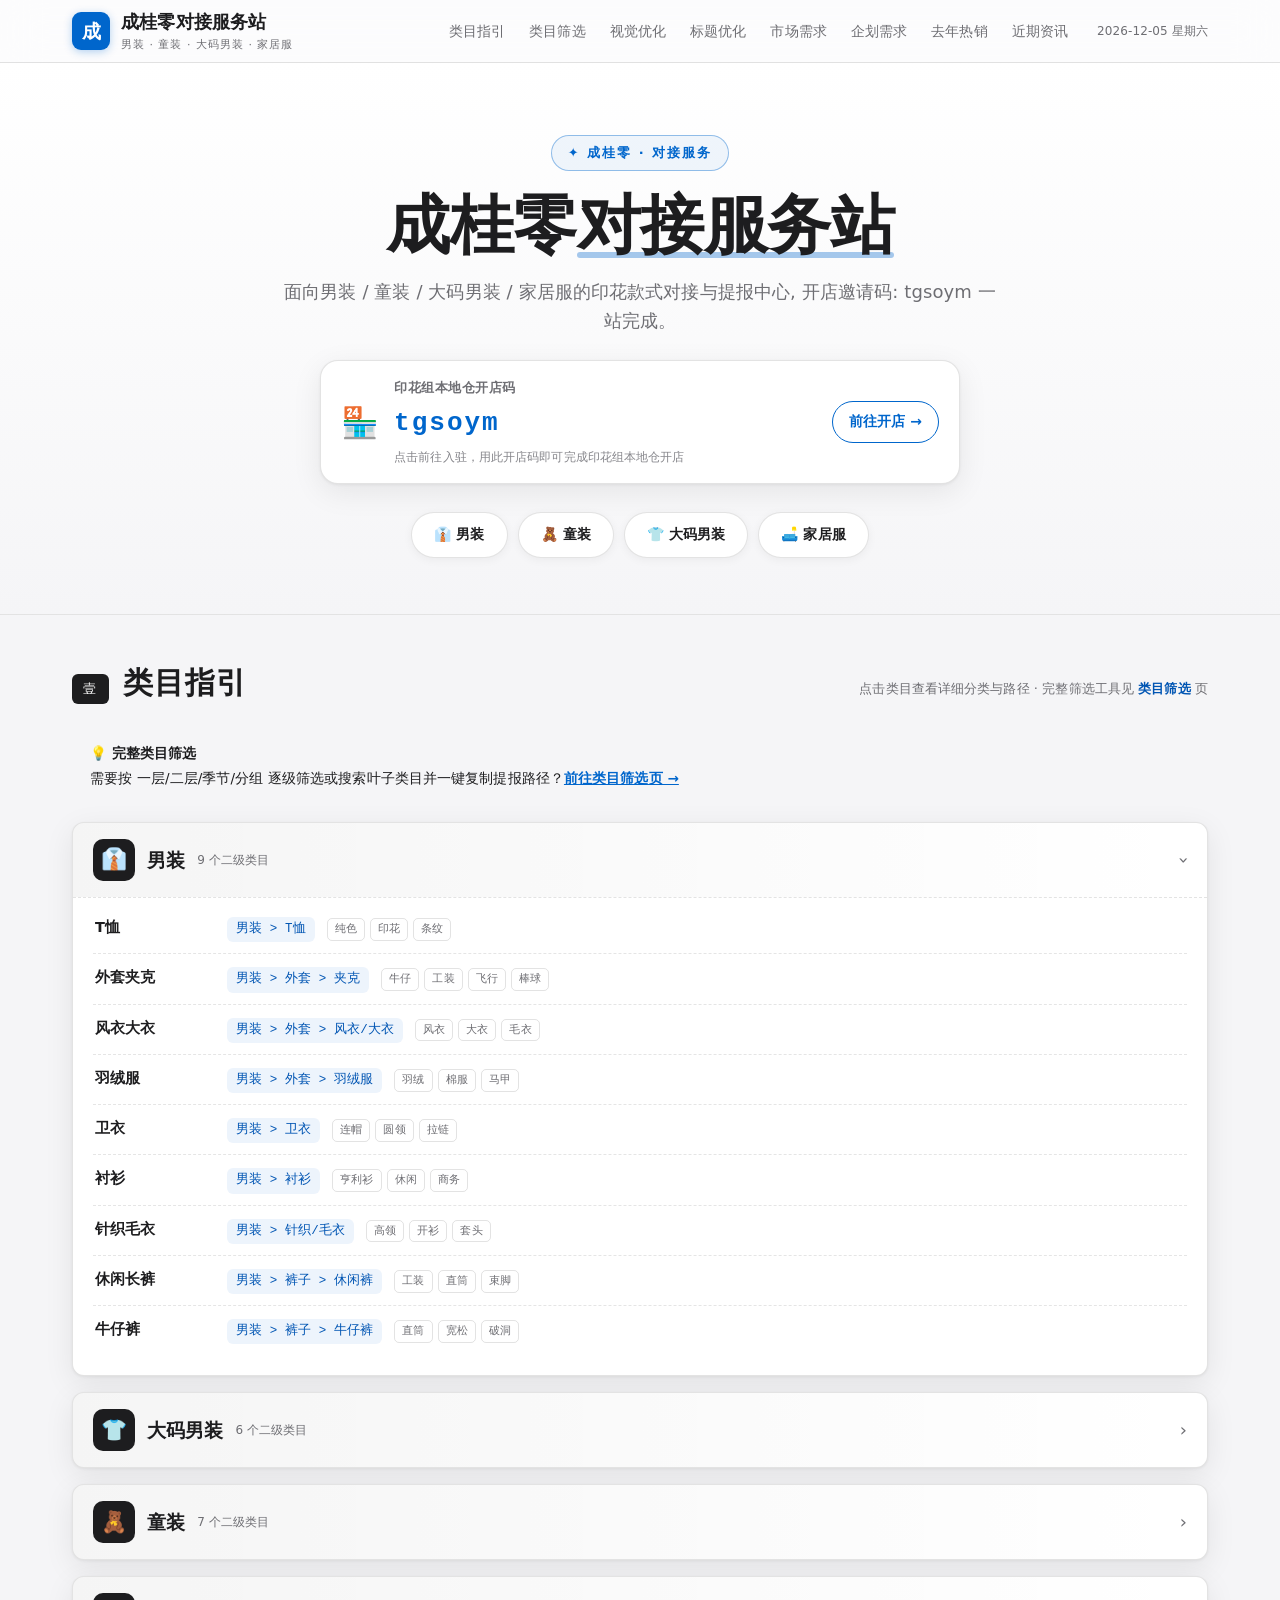
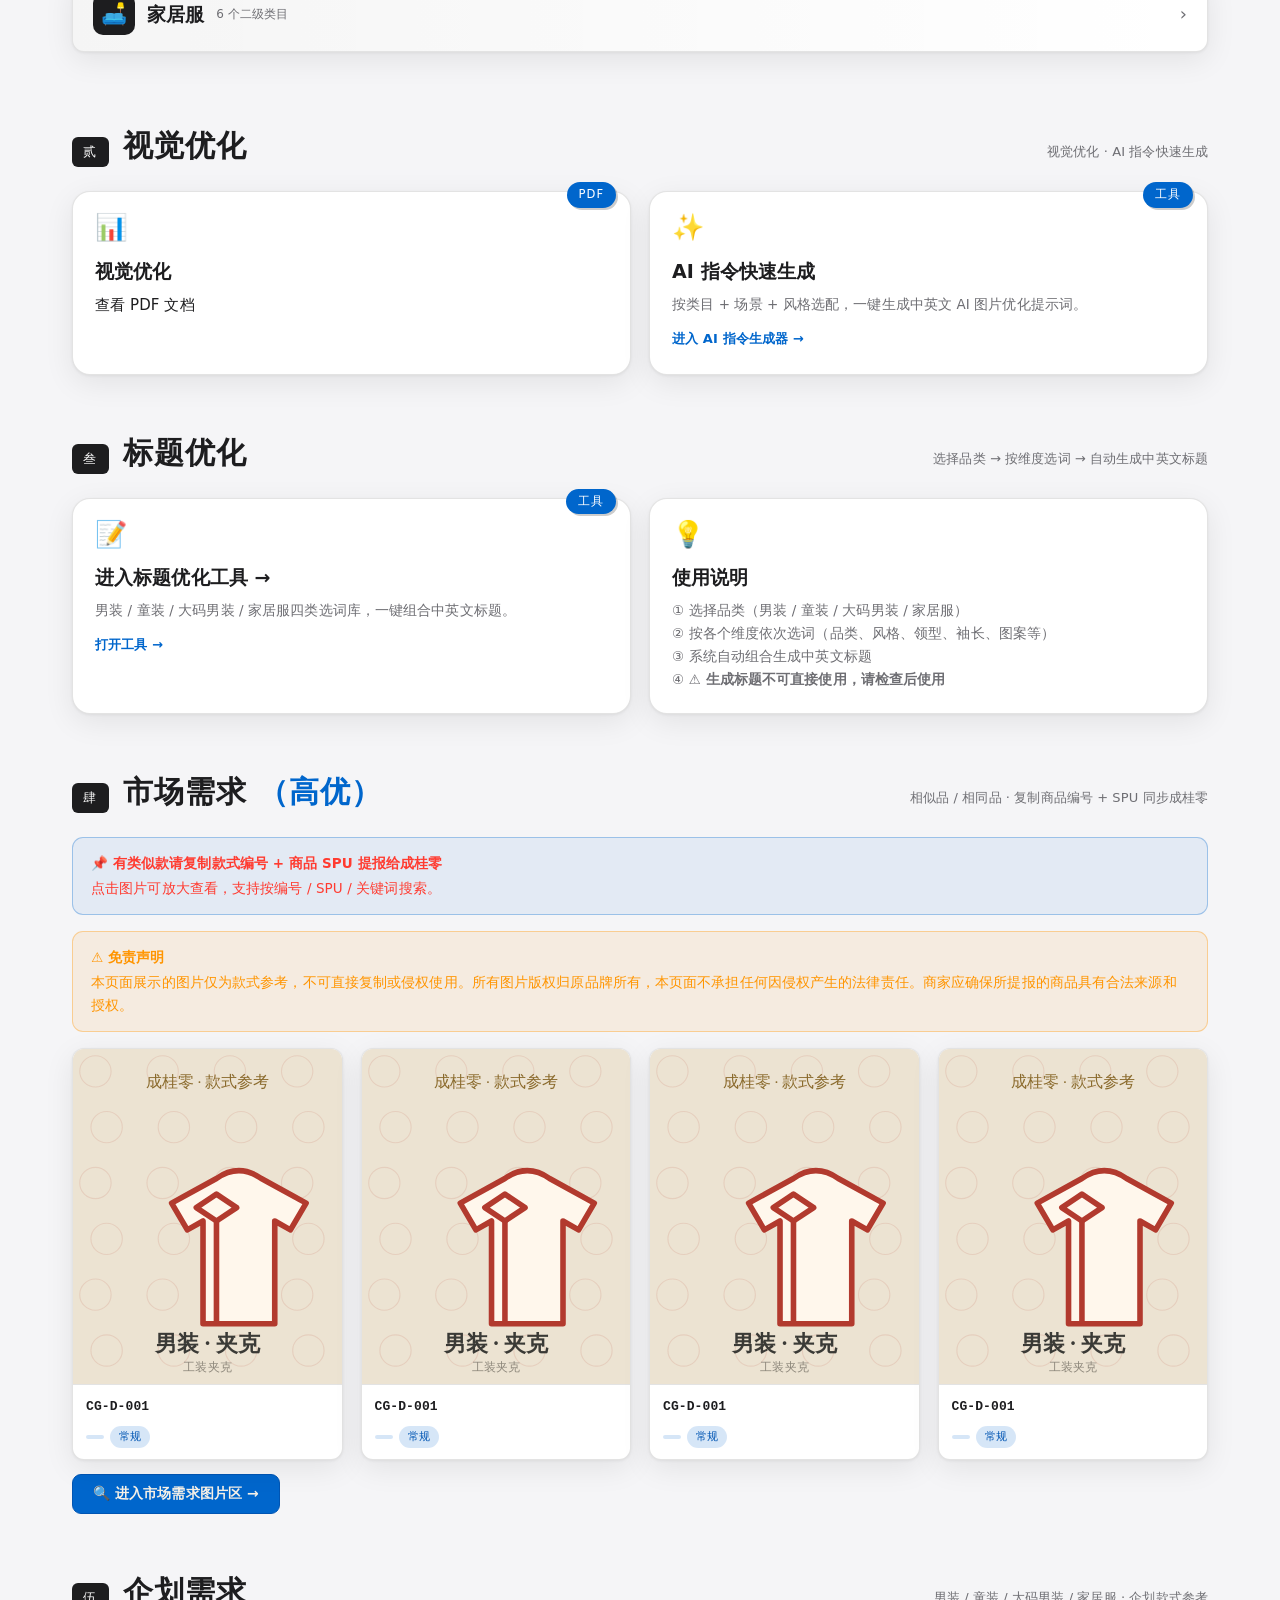
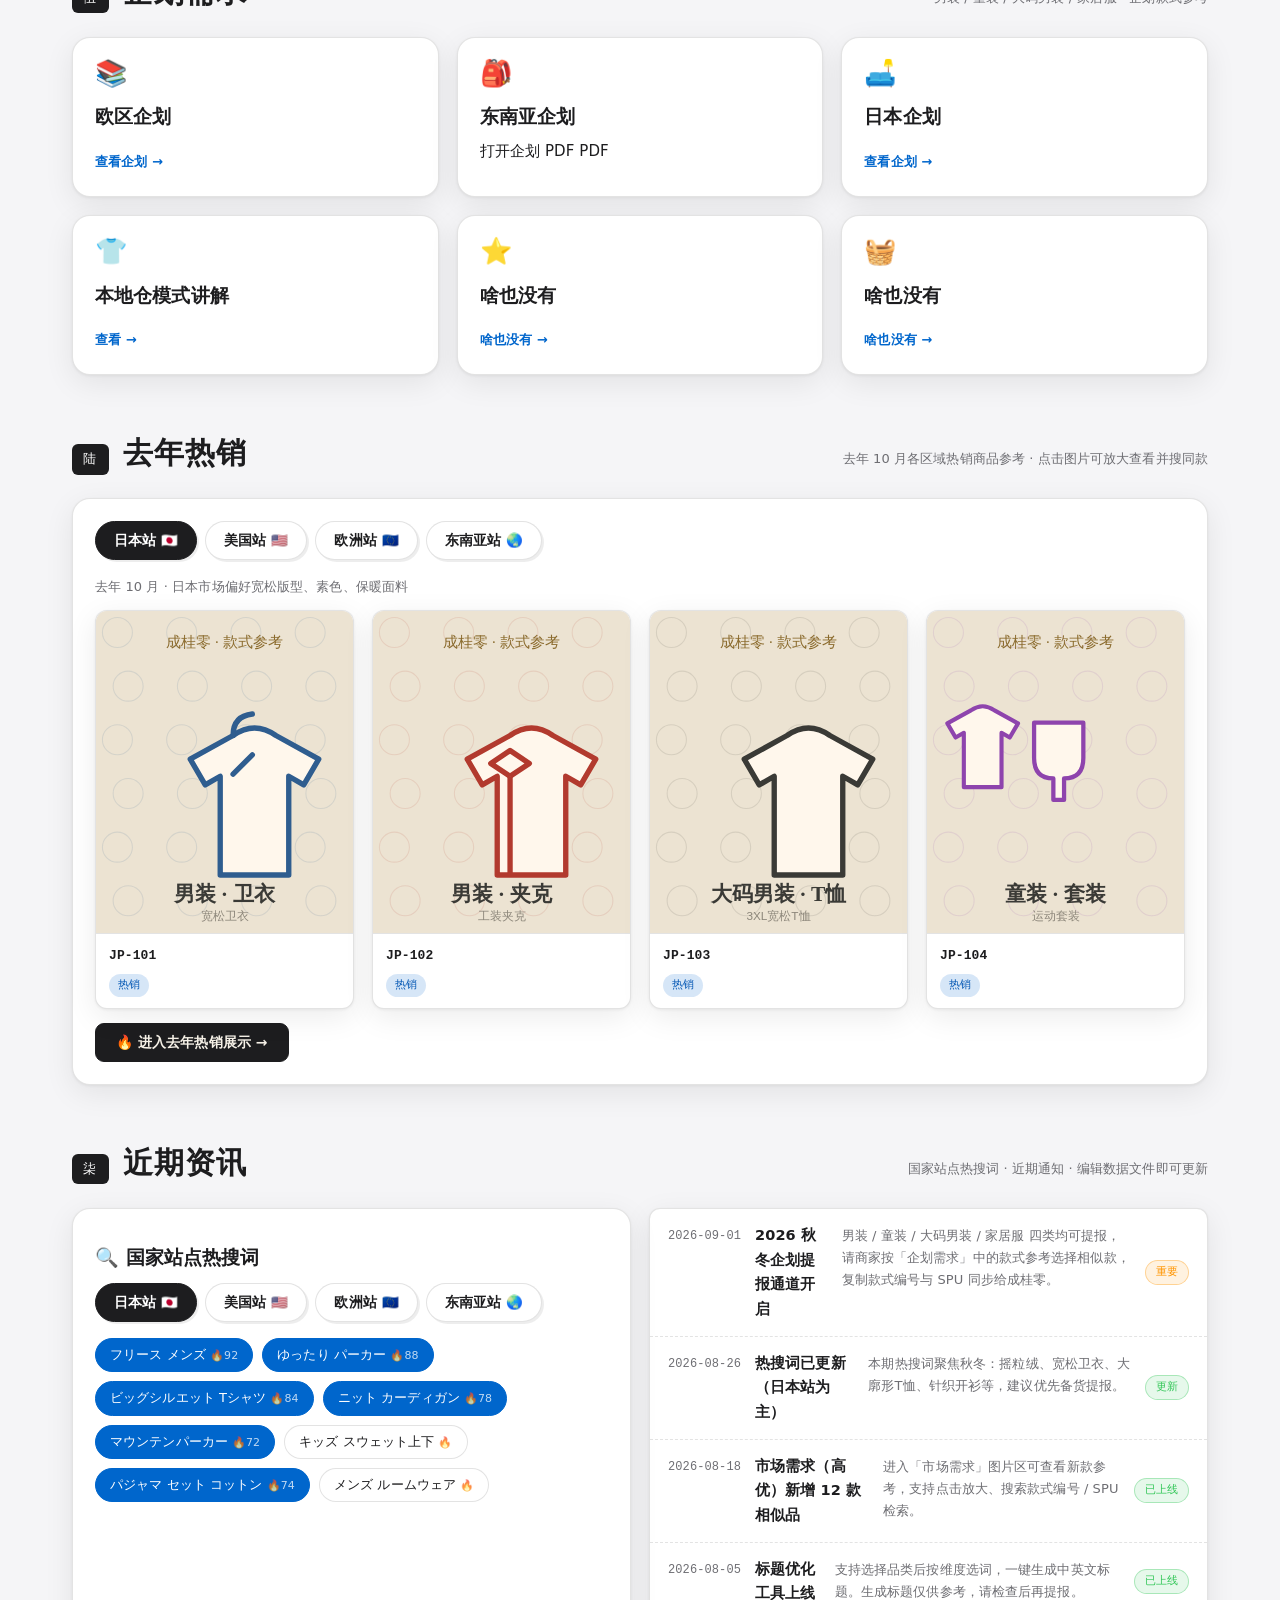
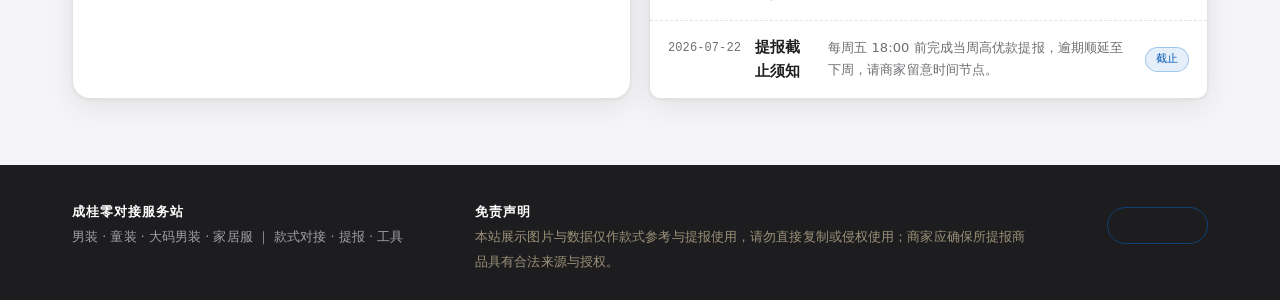
==== commit e277a40a: "Update index.html" ====
--- a/index.html
+++ b/index.html
@@ -38,7 +38,7 @@
   <div class="wrap">
     <span class="tagline">✦ 成桂零 · 对接服务</span>
     <h1>成桂零<span class="hl">对接服务站</span></h1>
-    <p class="sub">面向男装 / 童装 / 大码男装 / 家居服的印花款式对接与提报中心, 开店邀请码:tgsoym 一站完成。</p>
+    <p class="sub">面向男装 / 童装 / 大码男装 / 家居服的印花款式对接与提报中心, 开店邀请码: tgsoym 一站完成。</p>
     <a class="regcard" href="https://seller.kuajingmaihuo.com/mobile-main/register.html?invitationCode=tgsoym" target="_blank" rel="noopener">
       <span class="regico">🏪</span>
       <span class="regbox">
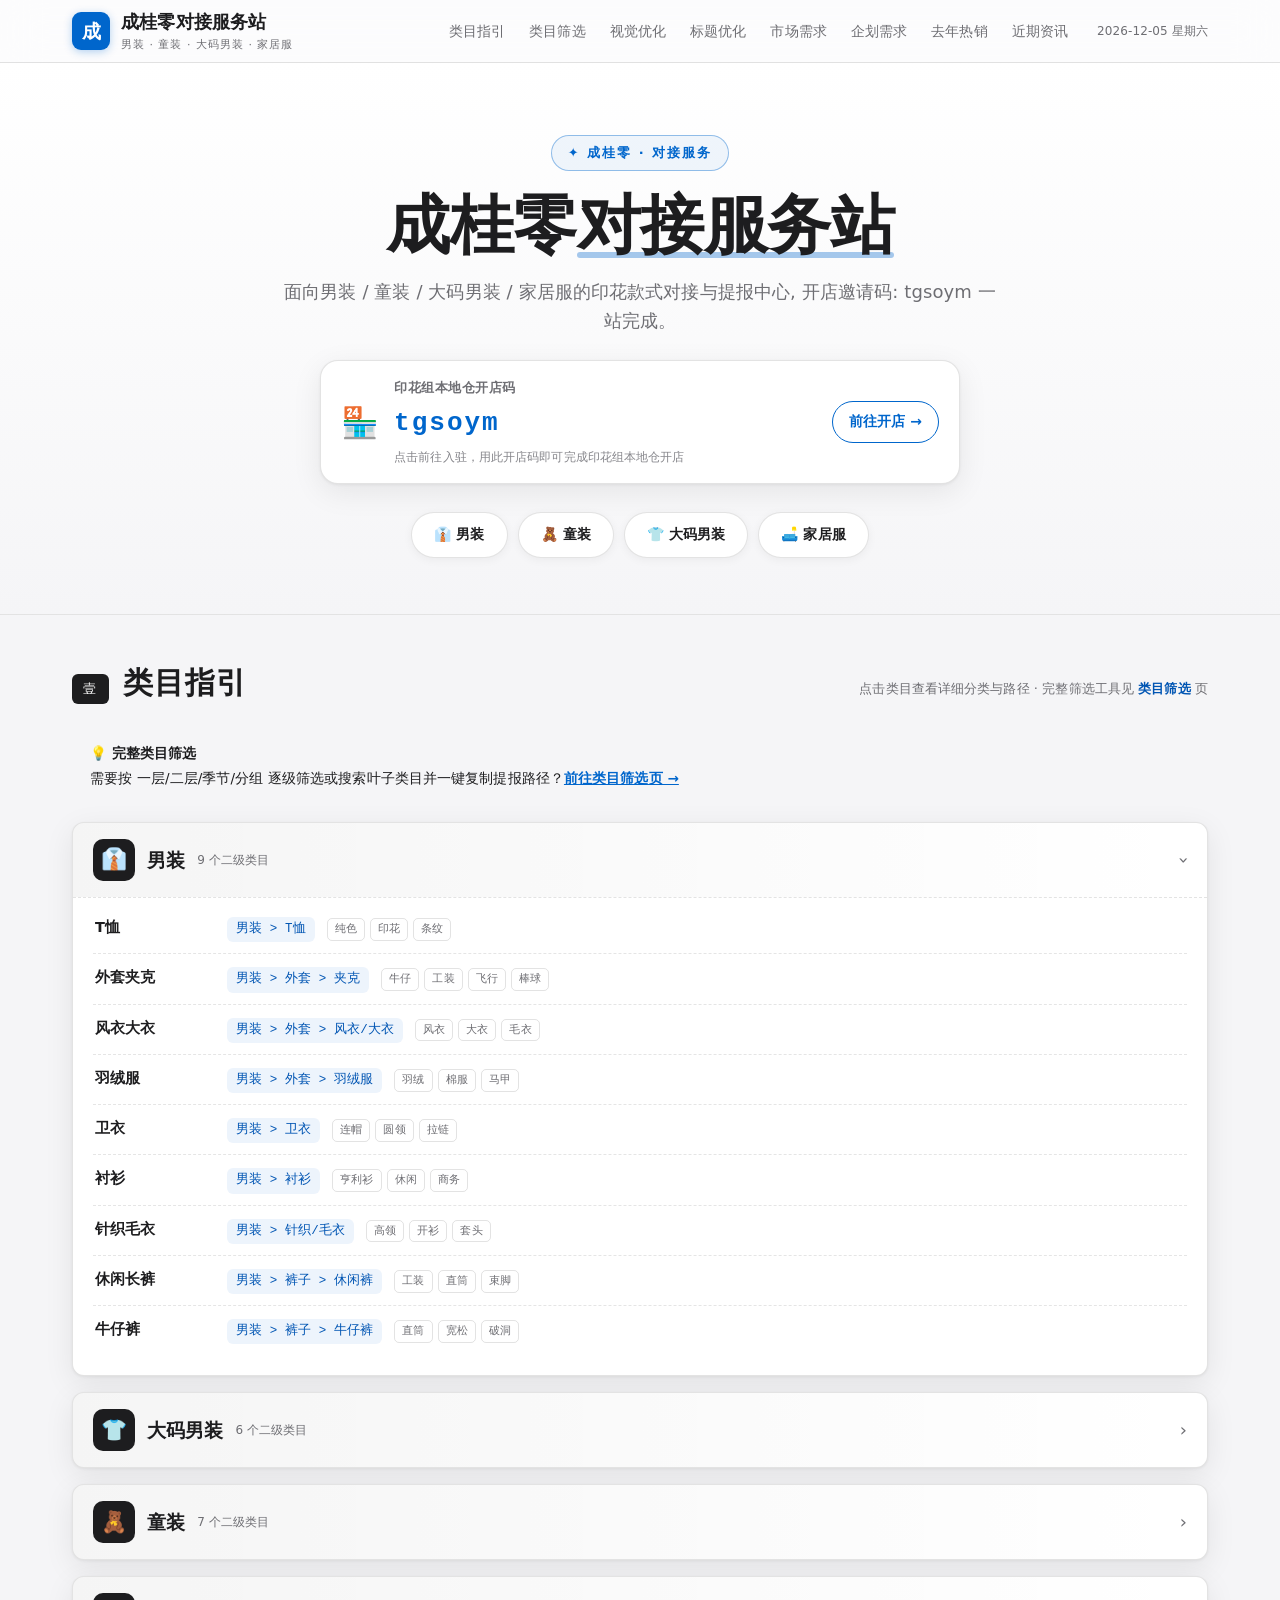
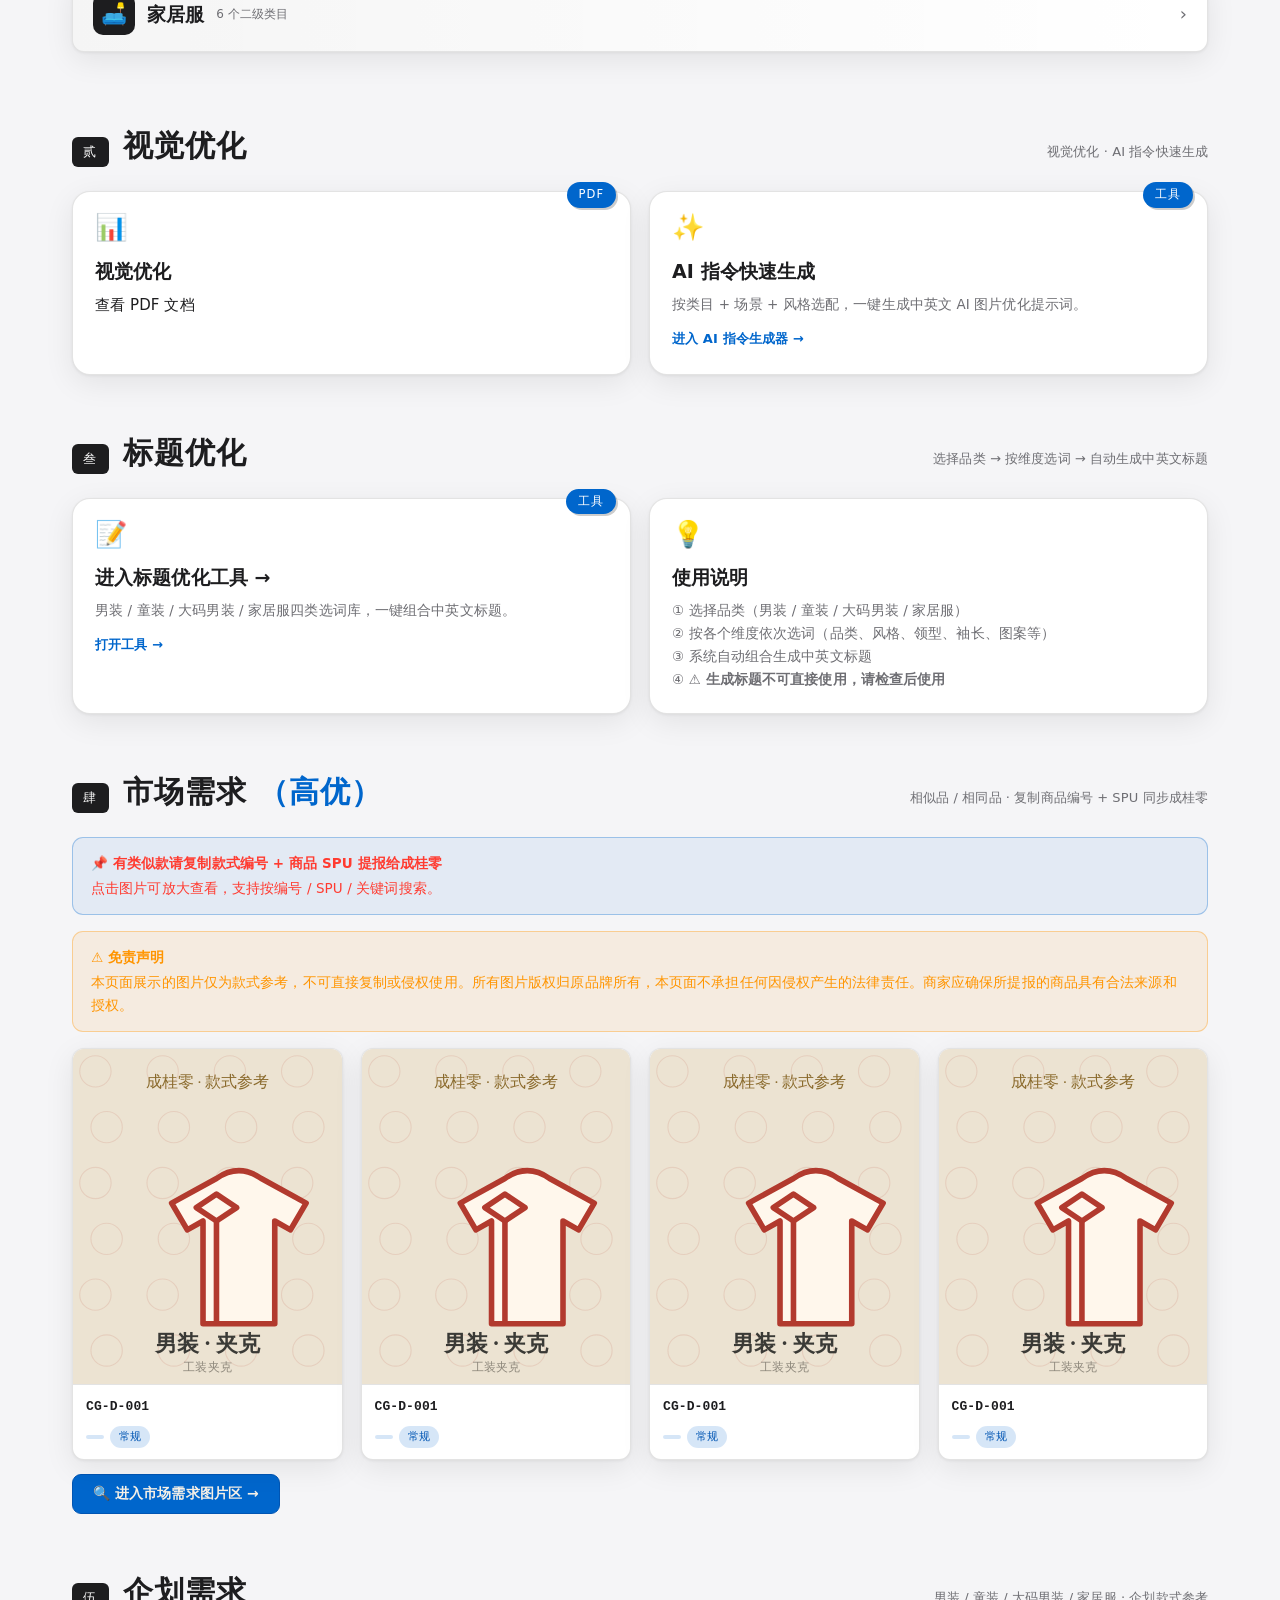
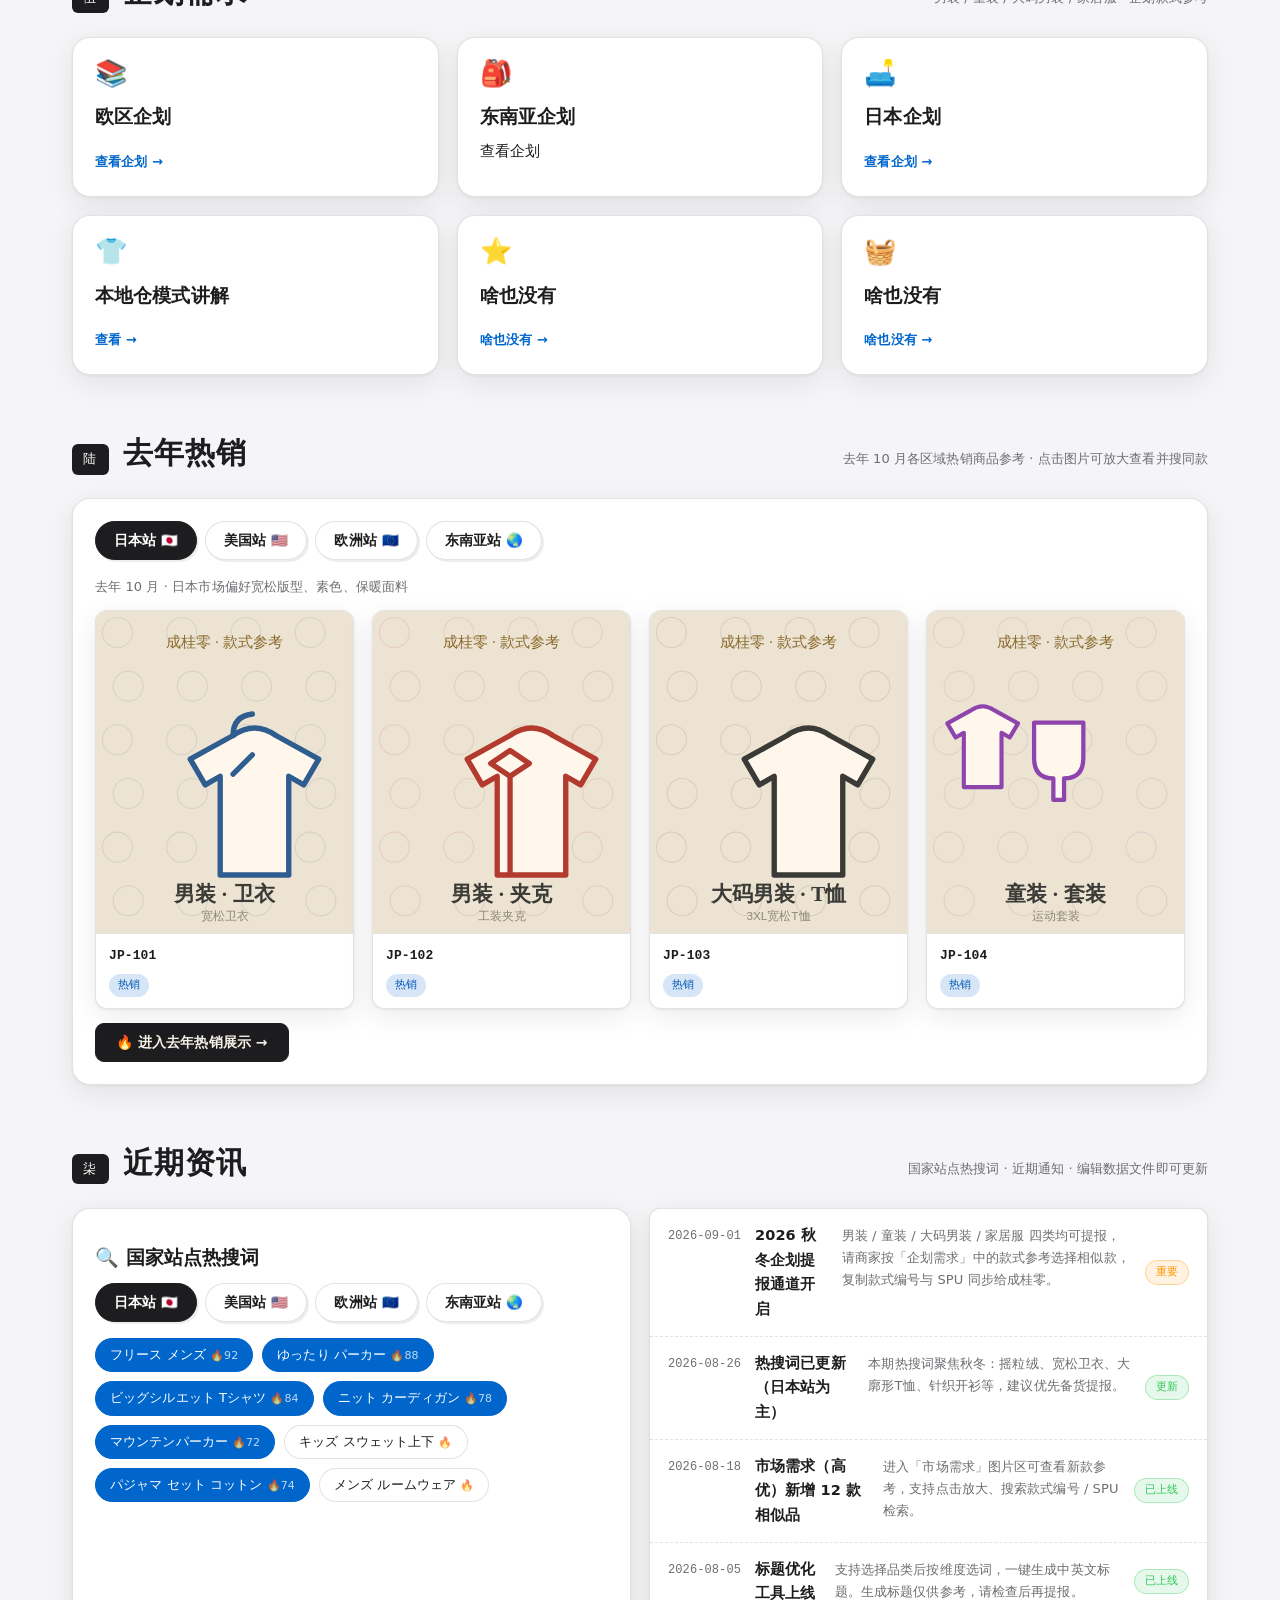
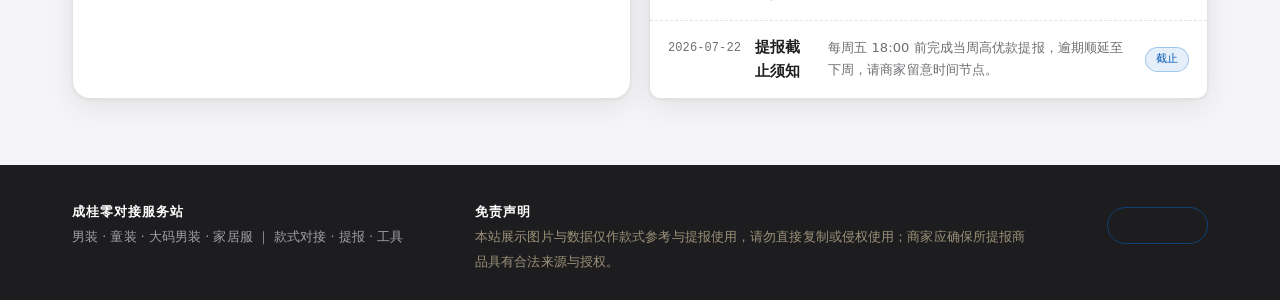
==== commit 9224255c: "Update index.html" ====
--- a/index.html
+++ b/index.html
@@ -157,27 +157,27 @@
       <span class="sec-sub">男装 / 童装 / 大码男装 / 家居服 · 企划款式参考</span>
     </div>
     <div class="grid g3">
-      <a class="card clickable" href="plan-detail.html?id=0">
+      <a class="card clickable" href="https://bdl.cdnfe.com/upload_bdl/upload/eece7cf2-c84b-41de-9c43-d94b7423276e.pdf">
         <span class="ico">📚</span>
         <h3>欧区企划</h3>
         <span class="go">查看企划</span>
       </a>
-      <a class="card clickable" href="https://bdl.cdnfe.com/upload_bdl/upload/eece7cf2-c84b-41de-9c43-d94b7423276e.pdf" target="_blank" rel="noopener">
+      <a class="card clickable" href="plan-detail.html?id=0" target="_blank" rel="noopener">
         <span class="ico">🎒</span>
         <h3>东南亚企划</h3
-        <span class="go">打开企划 PDF <span class="tagpdf">PDF</span></span>
+        <span class="go">查看企划</span>
       </a>
       <a class="card clickable" href="plan-detail.html?id=2">
         <span class="ico">🛋️</span>
         <h3>日本企划</h3>
         <span class="go">查看企划</span>
       </a>
-      <a class="card clickable" href="plan-detail.html?id=3">
+      <a class="card clickable" href="https://bdl.cdnfe.com/upload_bdl/upload/16bf9f05-9d78-4cd0-bf7f-24e626a8ed78.pdf">
         <span class="ico">👕</span>
         <h3>本地仓模式讲解</h3>
         <span class="go">查看</span>
       </a>
-      <a class="card clickable" href="https://bdl.cdnfe.com/upload_bdl/upload/16bf9f05-9d78-4cd0-bf7f-24e626a8ed78.pdf">
+      <a class="card clickable" href="plan-detail.html?id=2">
         <span class="ico">⭐</span>
         <h3>啥也没有</h3>
         <span class="go">啥也没有</span>
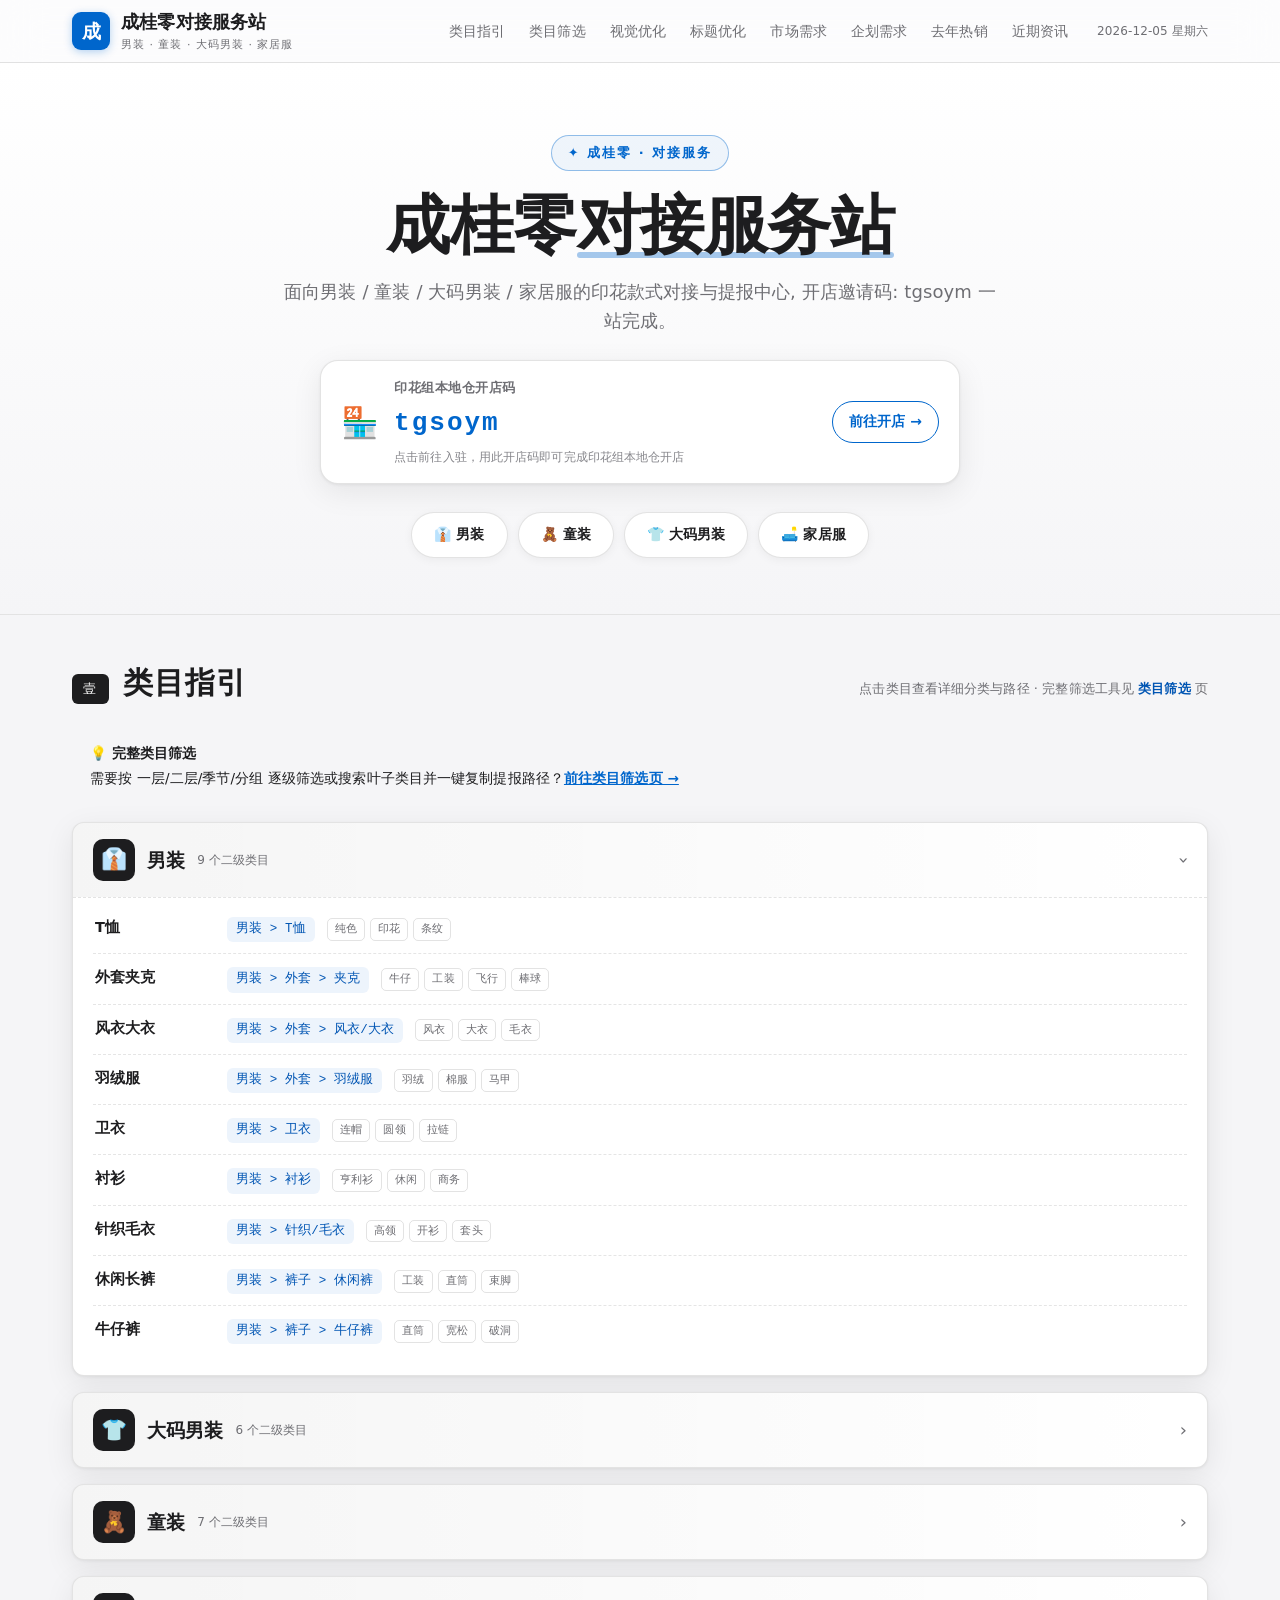
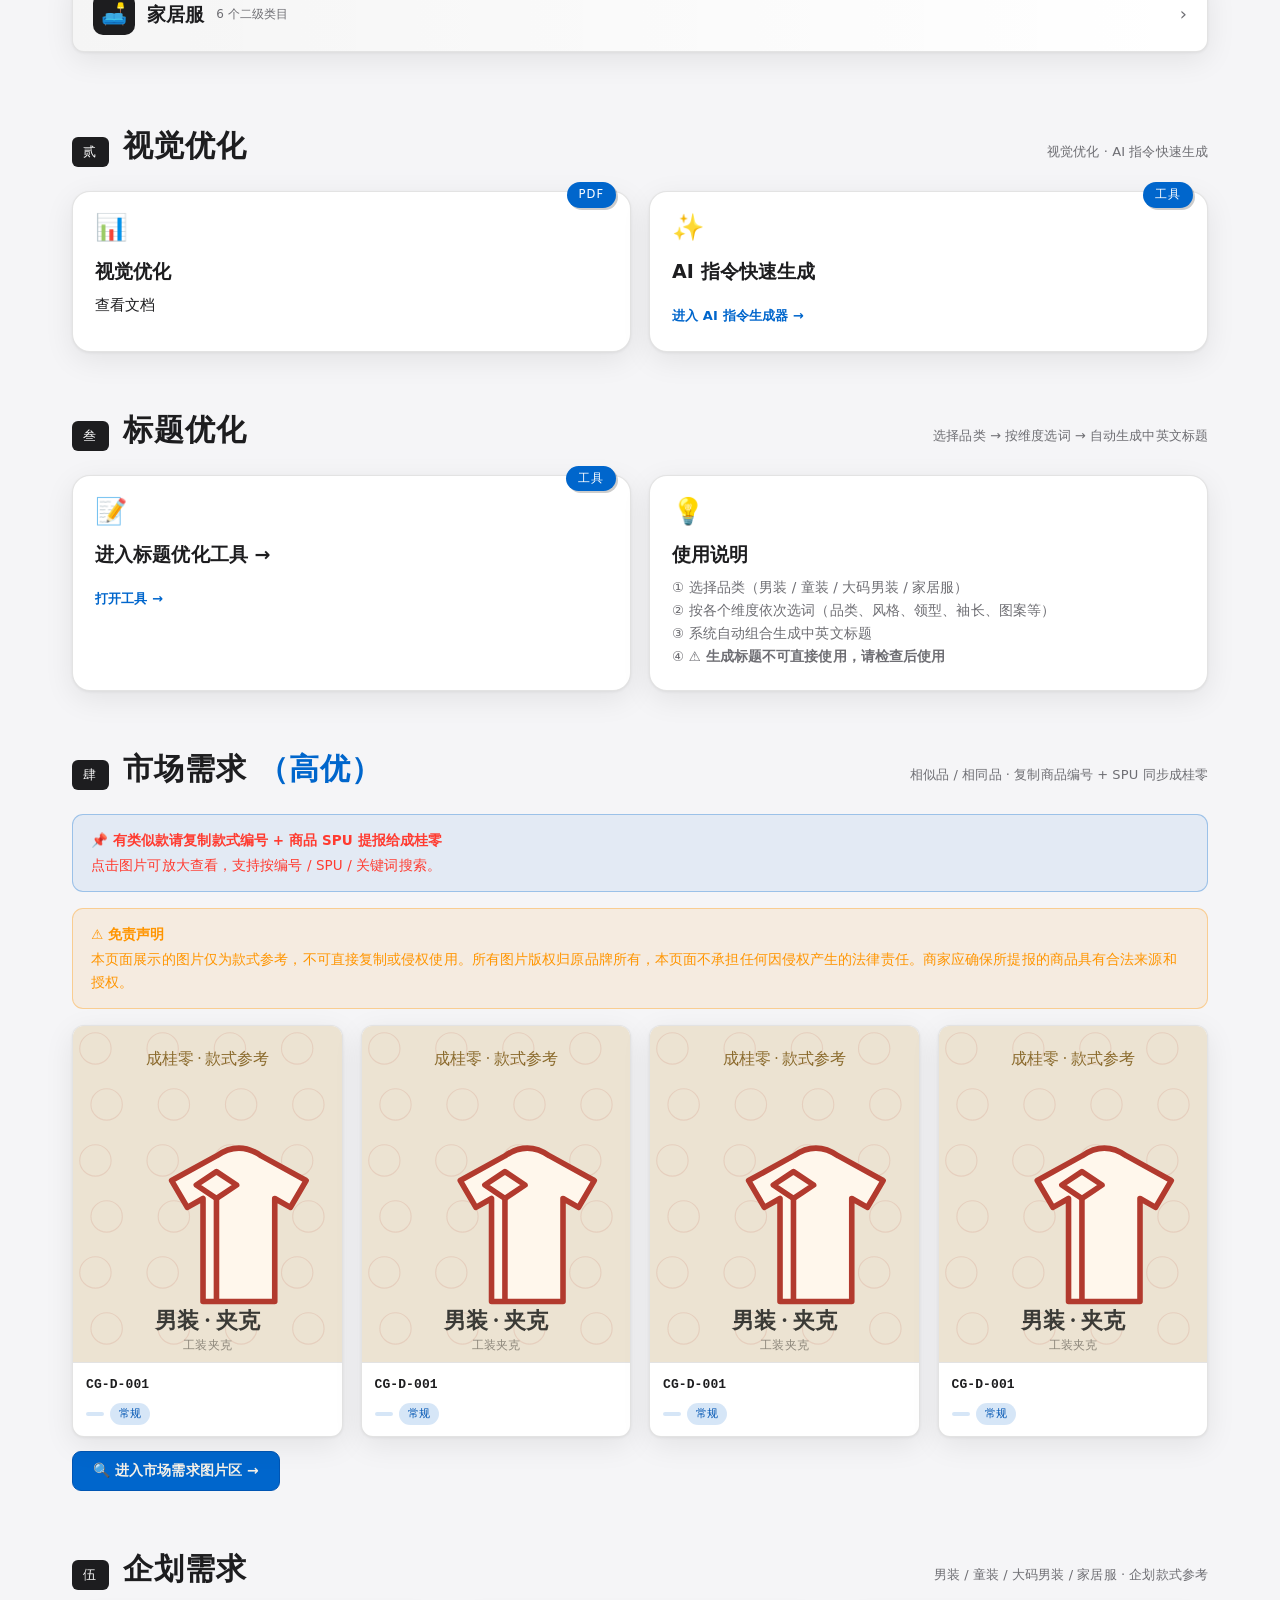
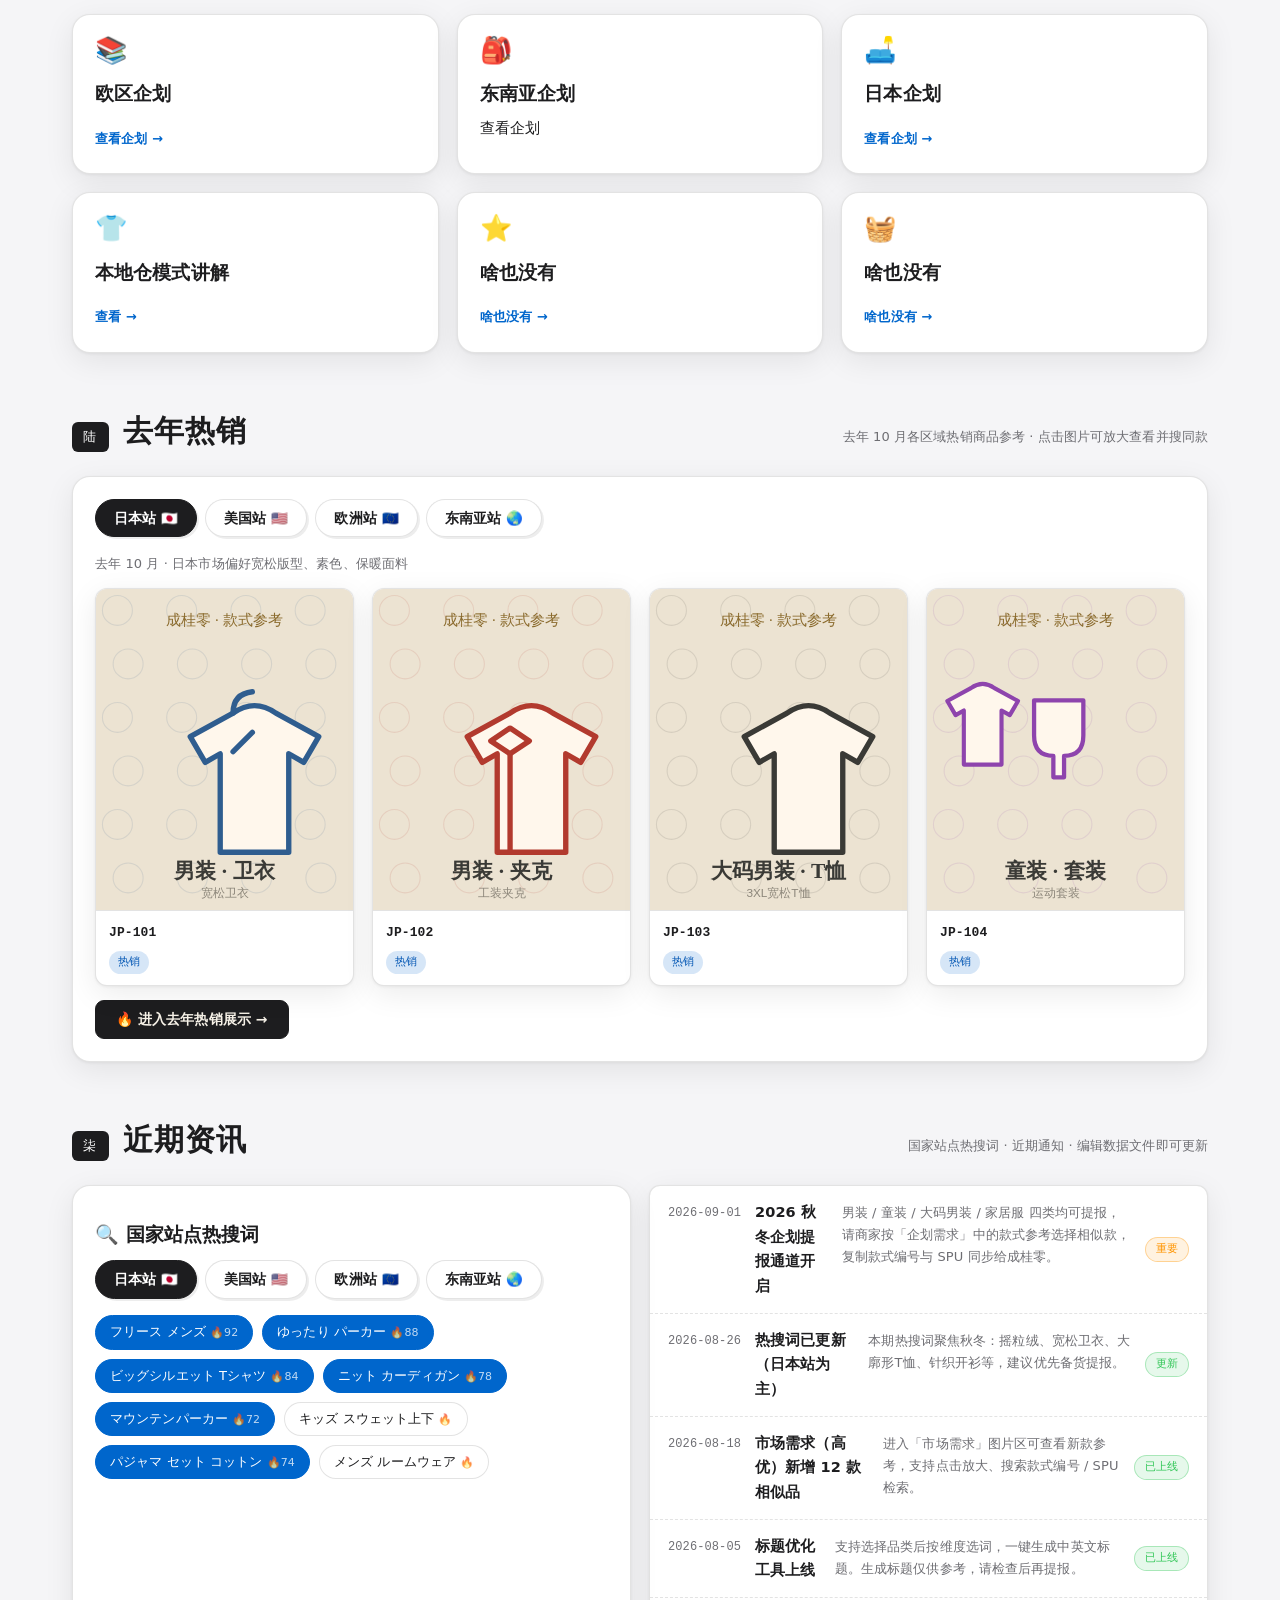
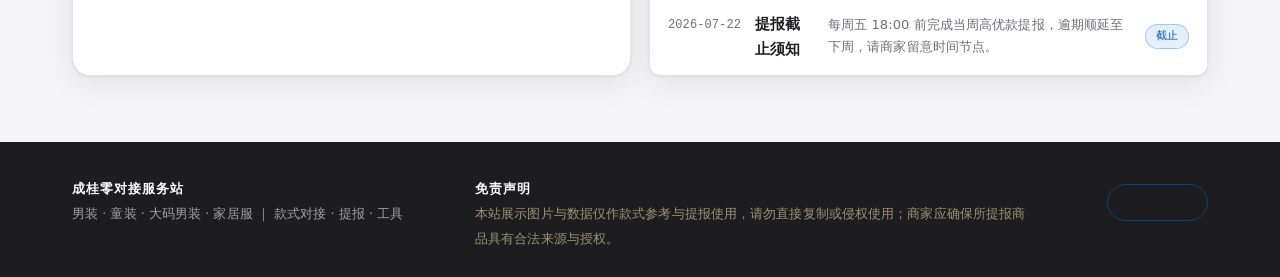
==== commit 466f1f61: "Update index.html" ====
--- a/index.html
+++ b/index.html
@@ -80,16 +80,15 @@
       <span class="sec-sub">视觉优化 · AI 指令快速生成</span>
     </div>
     <div class="grid g2">
-      <a class="card clickable" href="https://bdl.cdnfe.com/upload_bdl/upload/bf4d0510-0145-48a0-99d3-161d9a7ddf06.pdf" target="_blank">
+      <a class="card clickable" href="https://bdl.cdnfe.com/upload_bdl/upload/bf4d0510-0145-48a0-99d3-161d9a7ddf06.pdf">
         <span class="ico">📊</span>
         <h3>视觉优化</h3
-        <span class="go">查看 PDF 文档</span>
+        <span class="go">查看文档</span>
         <span class="badge">PDF</span>
       </a>
       <a class="card clickable" href="image-optimization.html">
         <span class="ico">✨</span>
         <h3>AI 指令快速生成</h3>
-        <p>按类目 + 场景 + 风格选配，一键生成中英文 AI 图片优化提示词。</p>
         <span class="go">进入 AI 指令生成器</span>
         <span class="badge">工具</span>
       </a>
@@ -107,7 +106,6 @@
       <a class="card clickable" href="title-optimization.html">
         <span class="ico">📝</span>
         <h3>进入标题优化工具 →</h3>
-        <p>男装 / 童装 / 大码男装 / 家居服四类选词库，一键组合中英文标题。</p>
         <span class="go">打开工具</span>
         <span class="badge">工具</span>
       </a>
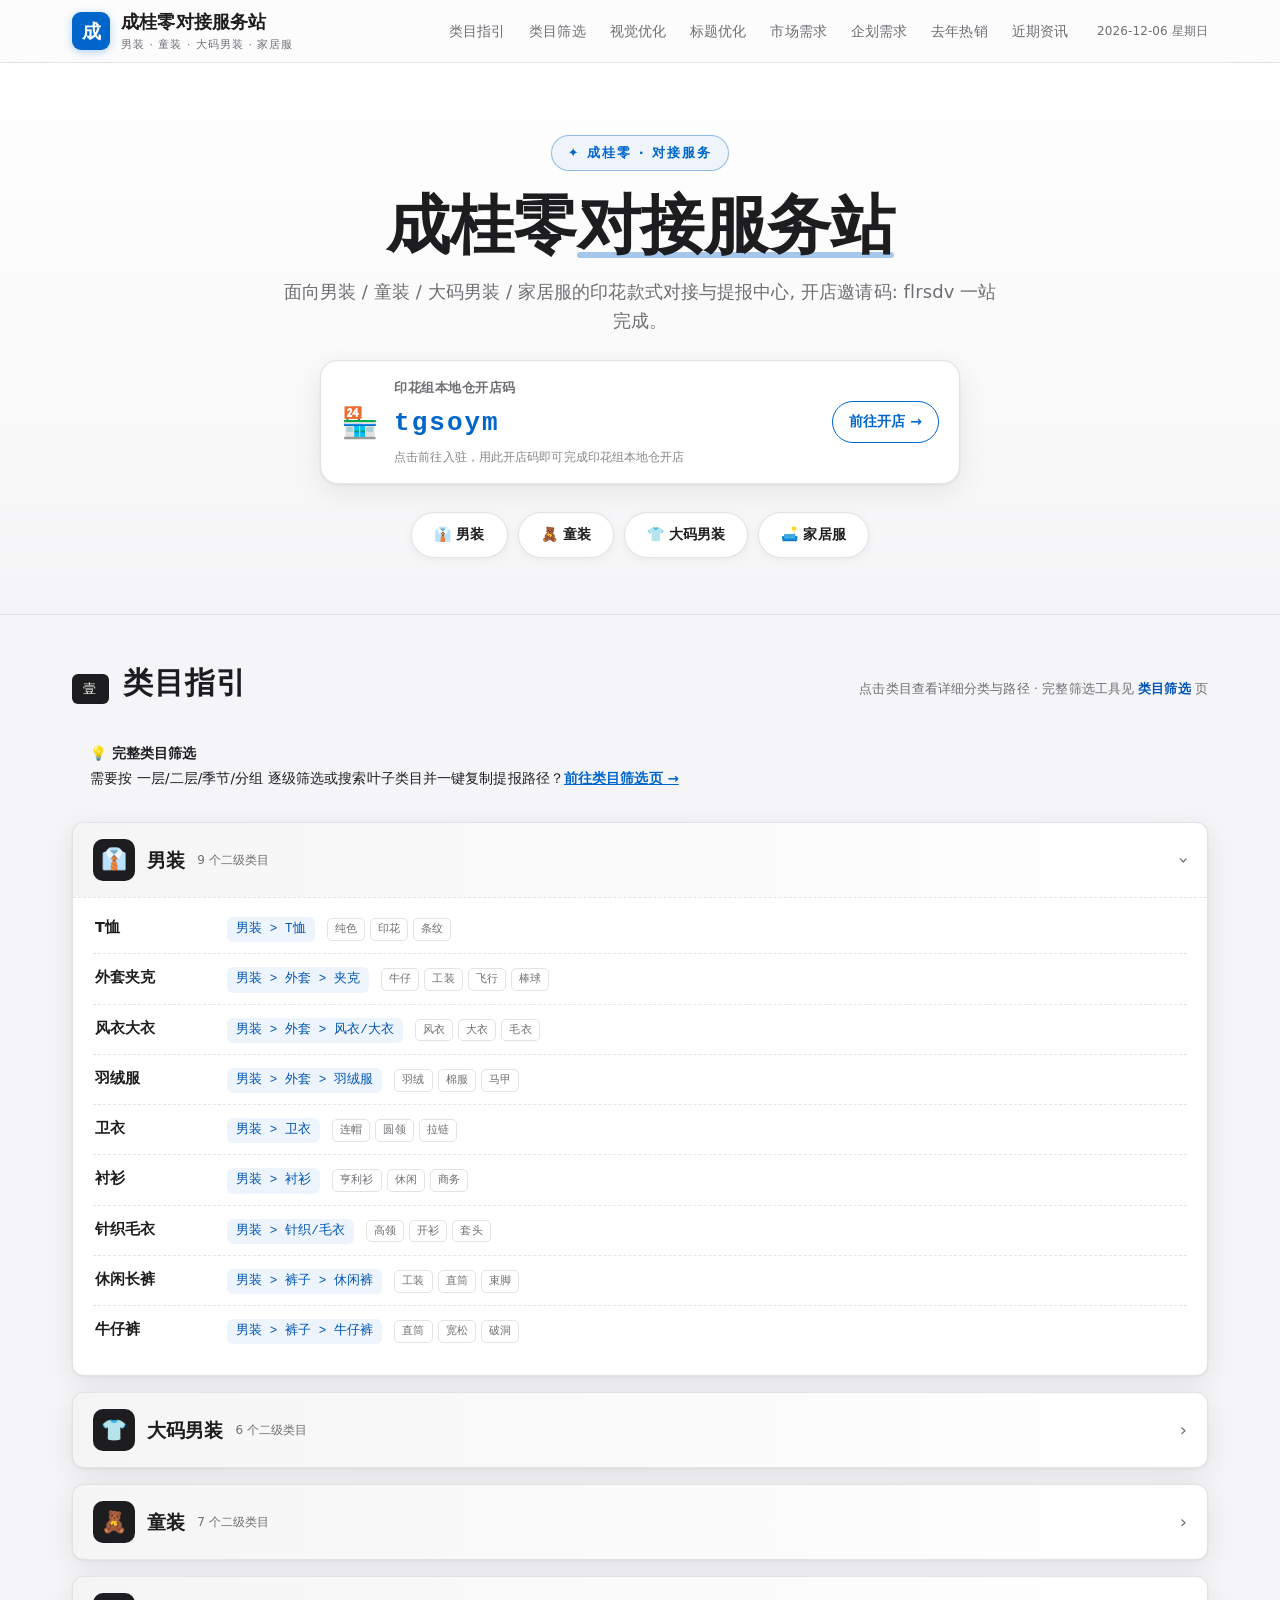
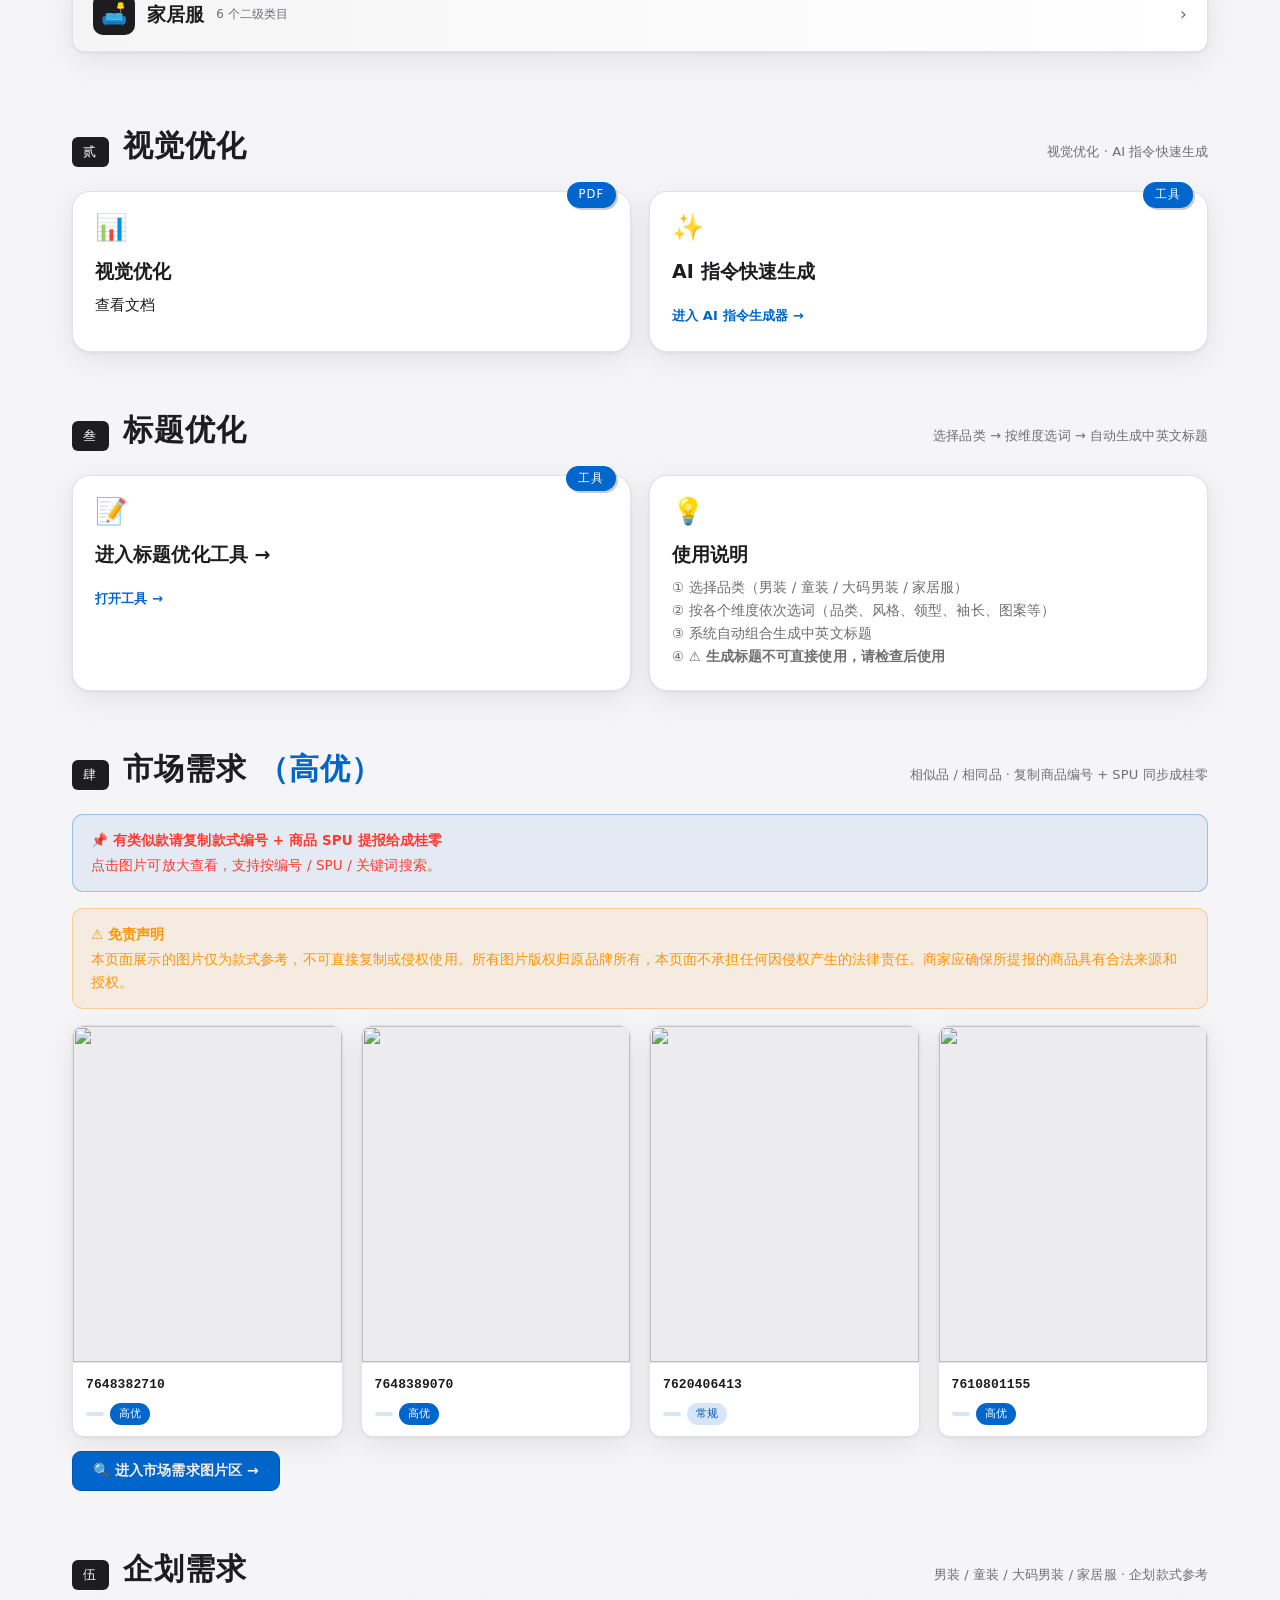
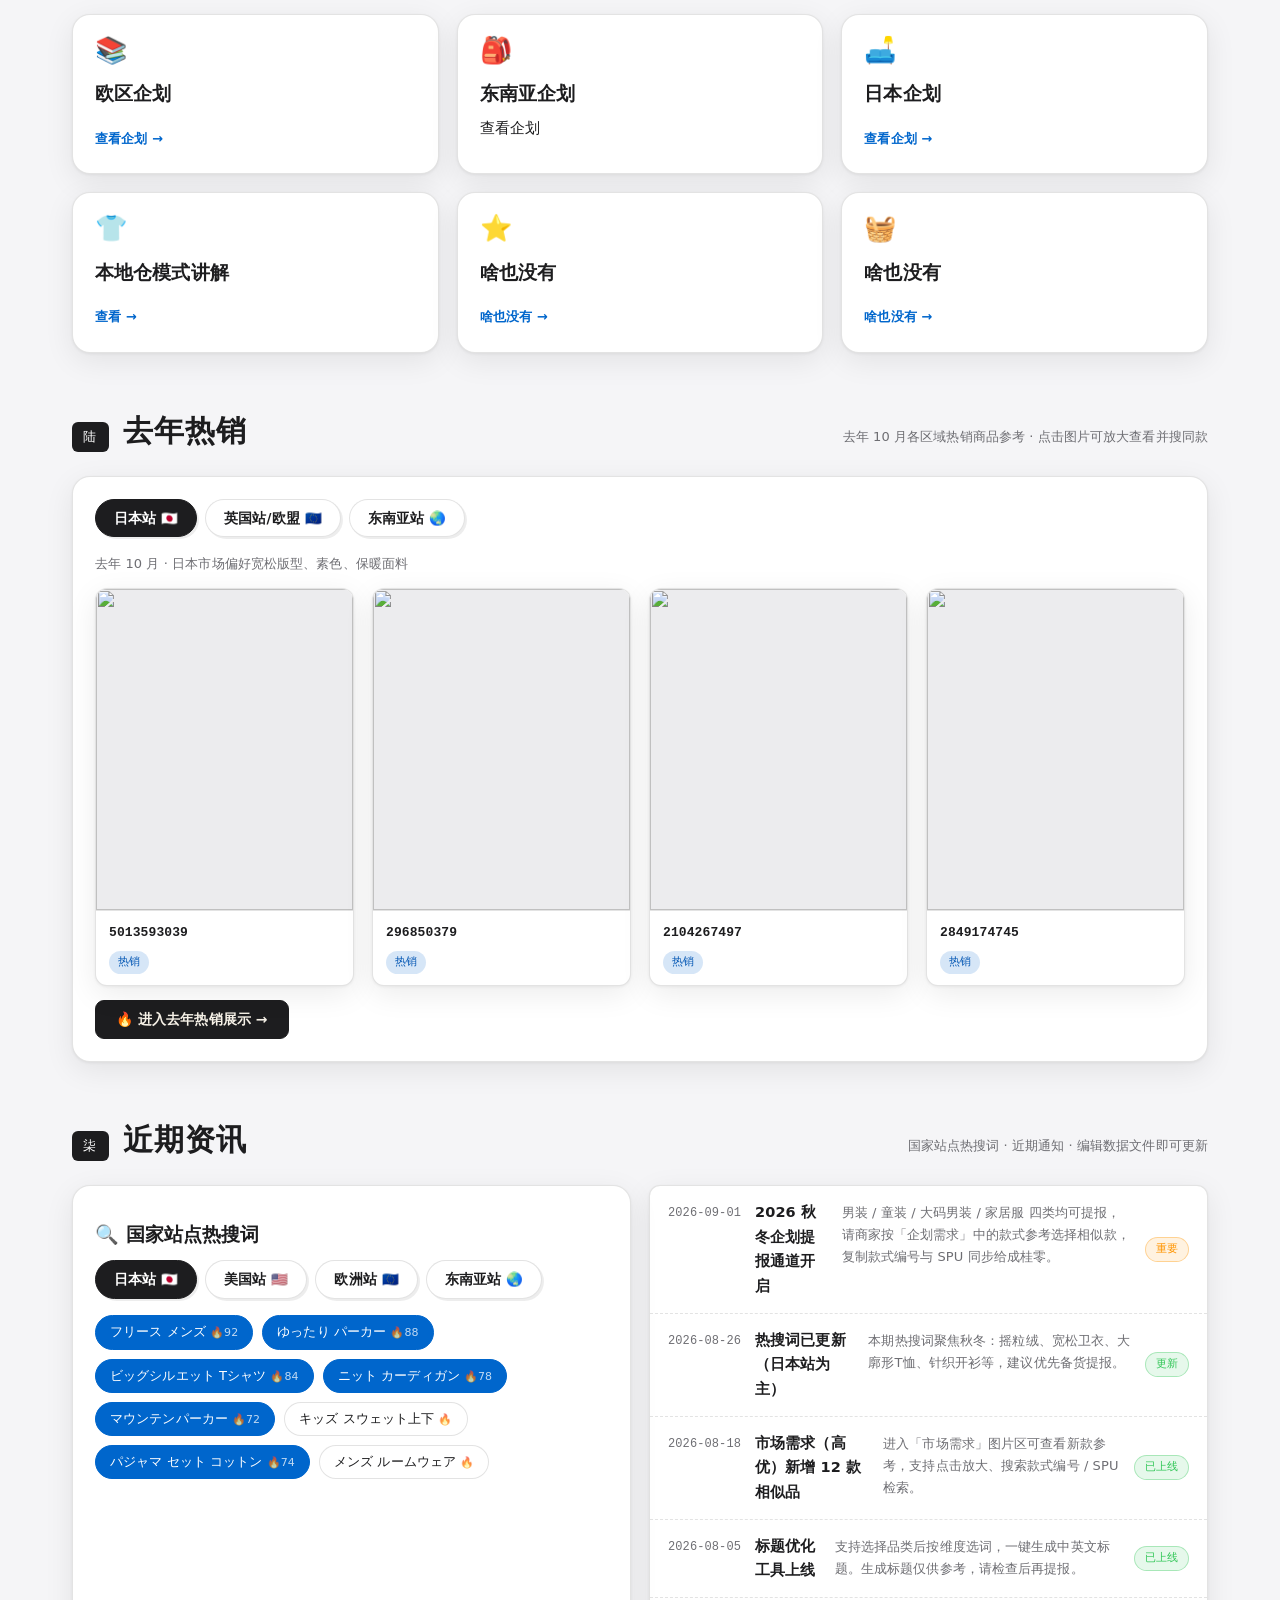
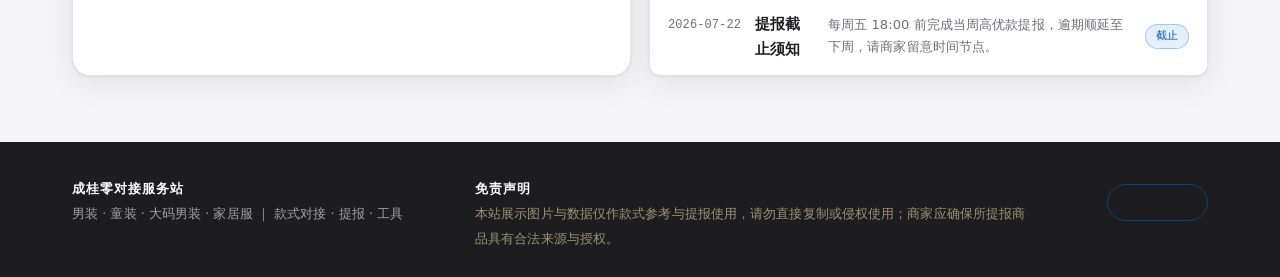
==== commit bbdf07ce: "Update index.html" ====
--- a/index.html
+++ b/index.html
@@ -38,8 +38,8 @@
   <div class="wrap">
     <span class="tagline">✦ 成桂零 · 对接服务</span>
     <h1>成桂零<span class="hl">对接服务站</span></h1>
-    <p class="sub">面向男装 / 童装 / 大码男装 / 家居服的印花款式对接与提报中心, 开店邀请码: tgsoym 一站完成。</p>
-    <a class="regcard" href="https://seller.kuajingmaihuo.com/mobile-main/register.html?invitationCode=tgsoym" target="_blank" rel="noopener">
+    <p class="sub">面向男装 / 童装 / 大码男装 / 家居服的印花款式对接与提报中心, 开店邀请码: flrsdv 一站完成。</p>
+    <a class="regcard" href="https://seller.kuajingmaihuo.com/mobile-main/register.html?invitationCode=flrsdv" target="_blank" rel="noopener">
       <span class="regico">🏪</span>
       <span class="regbox">
         <span class="reg-t">印花组本地仓开店码</span>
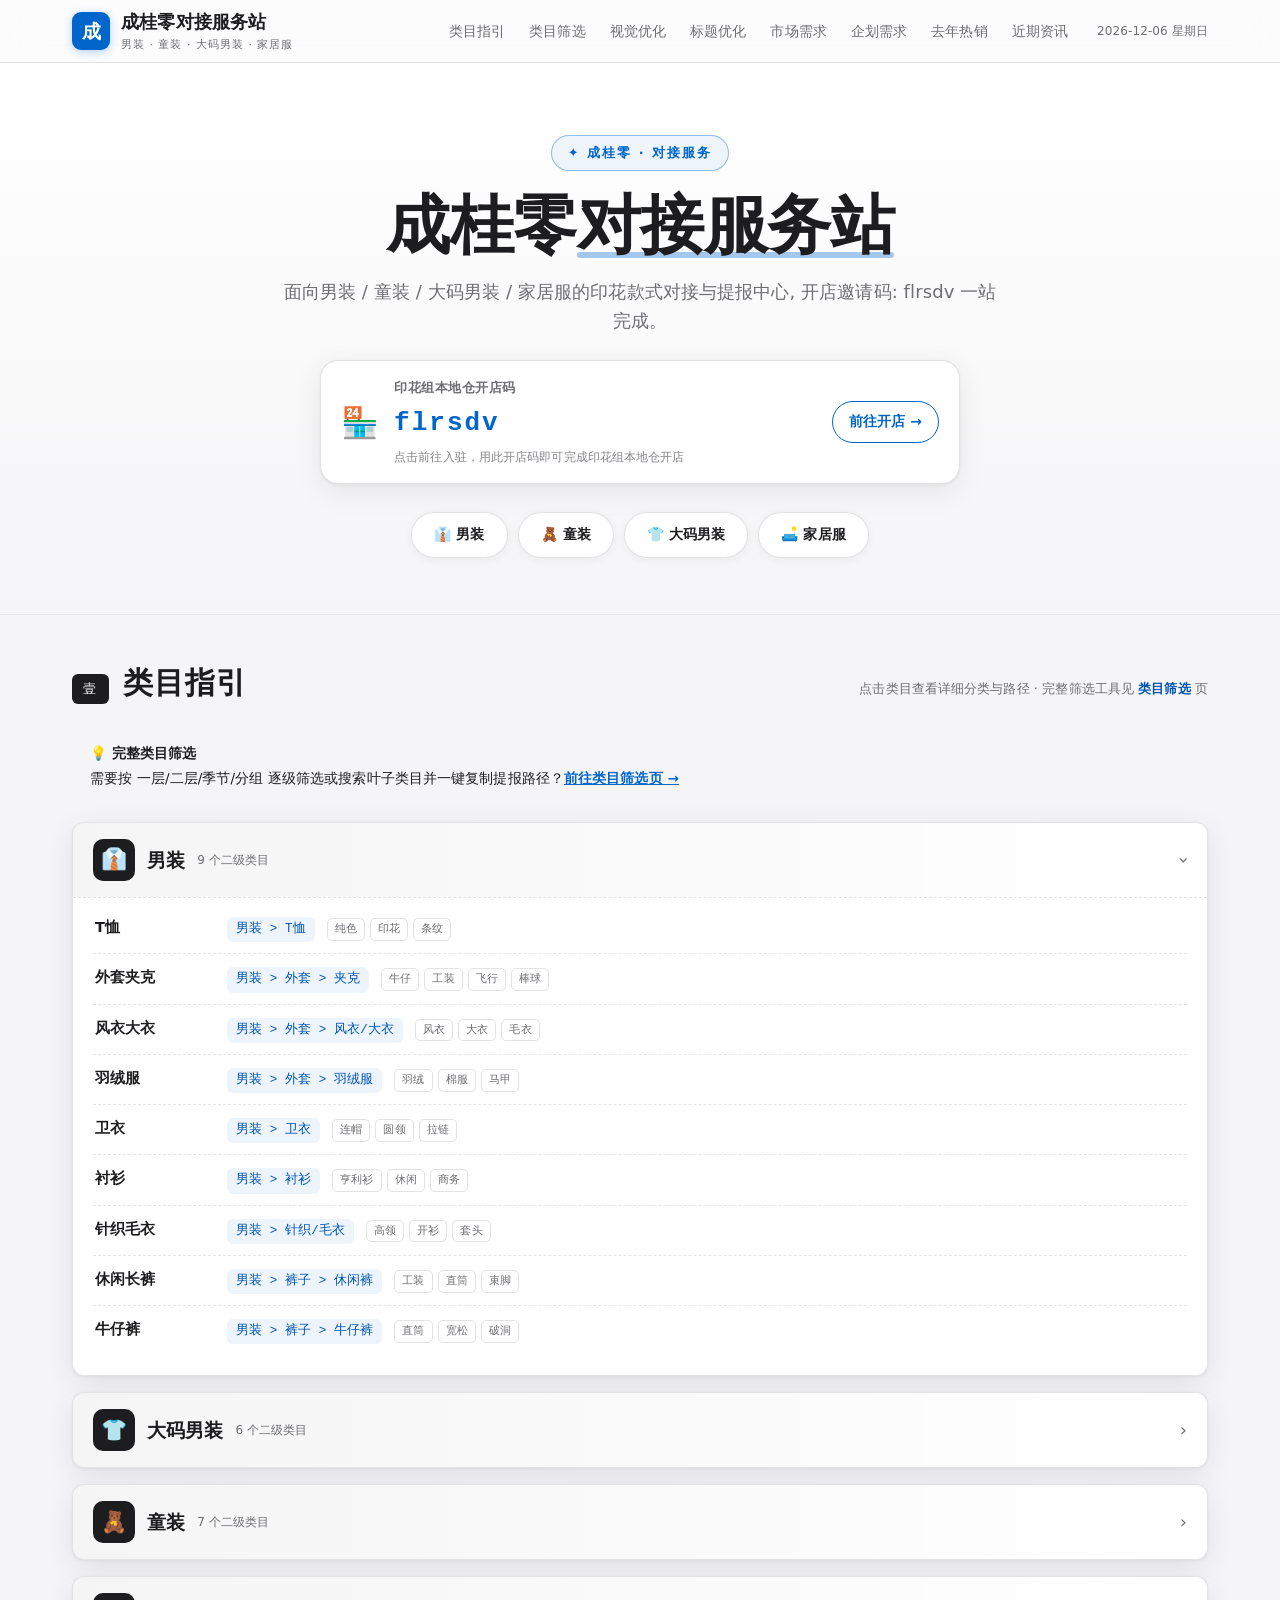
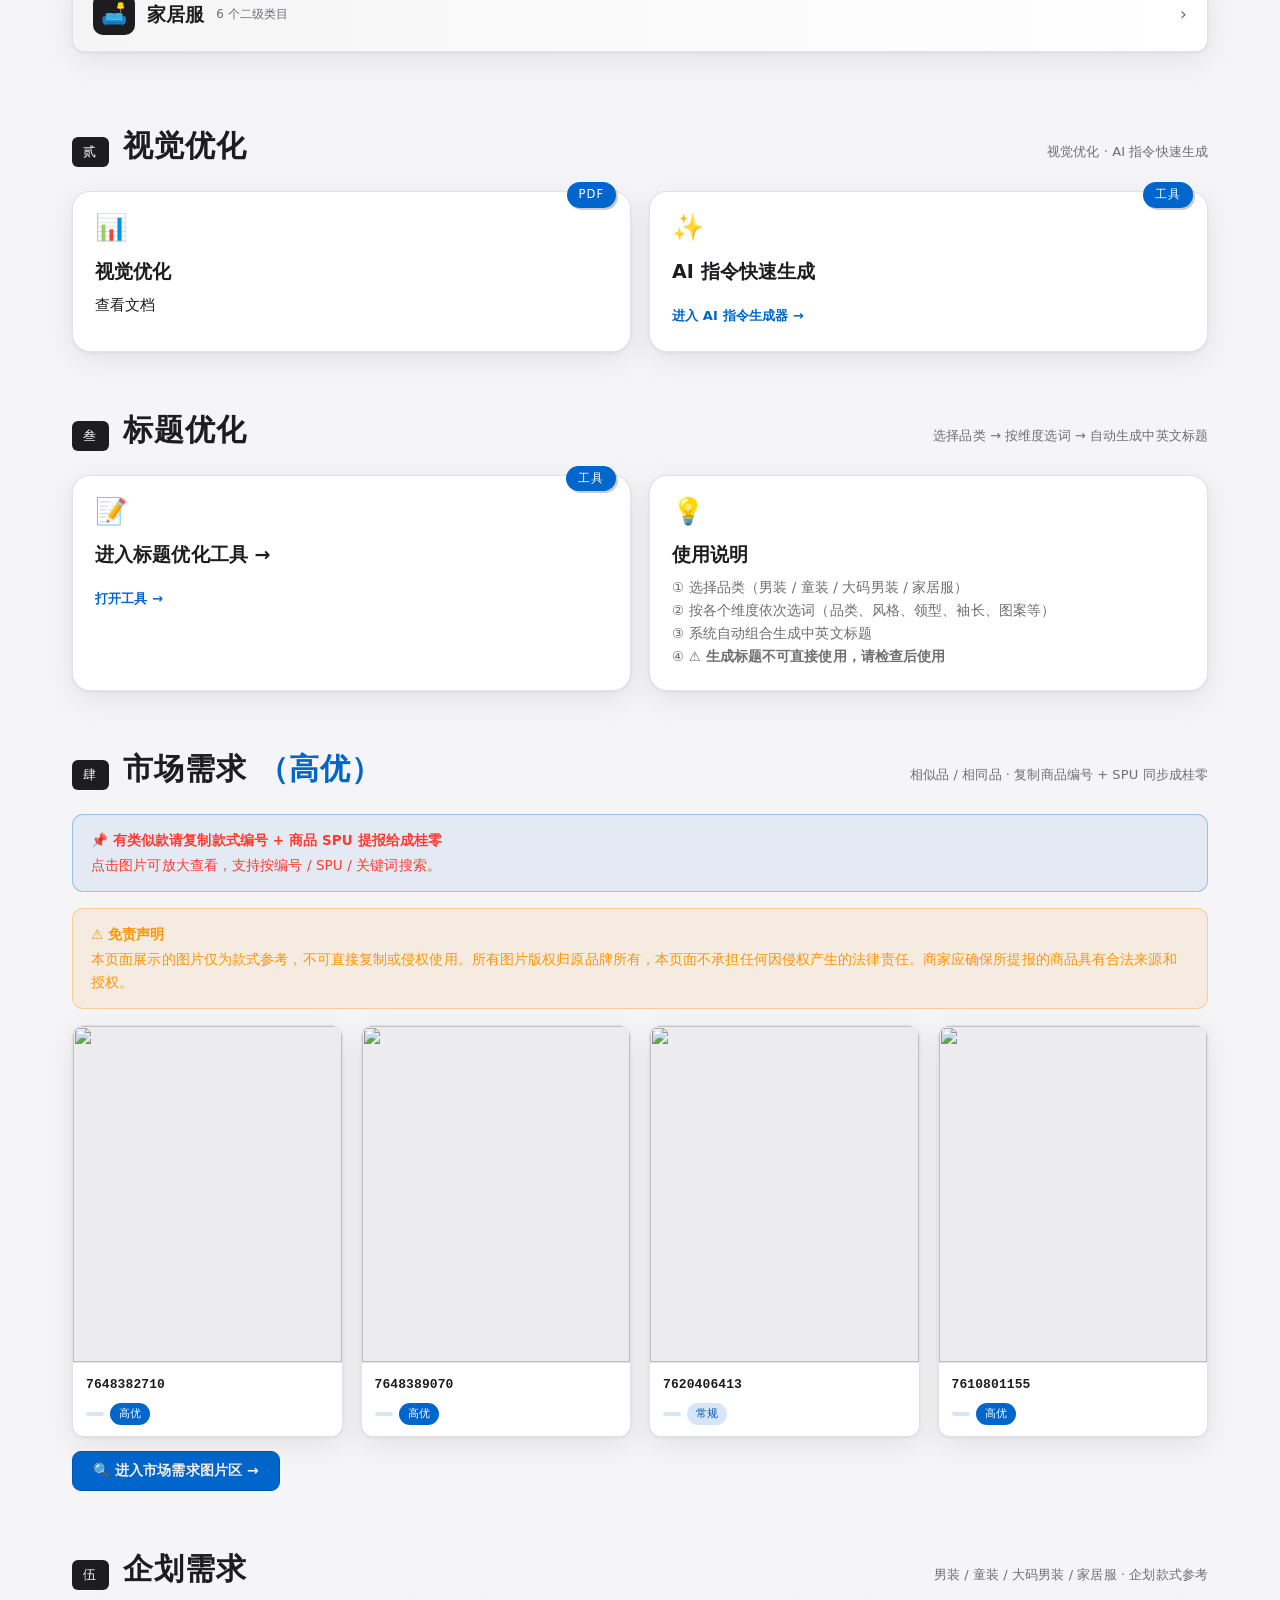
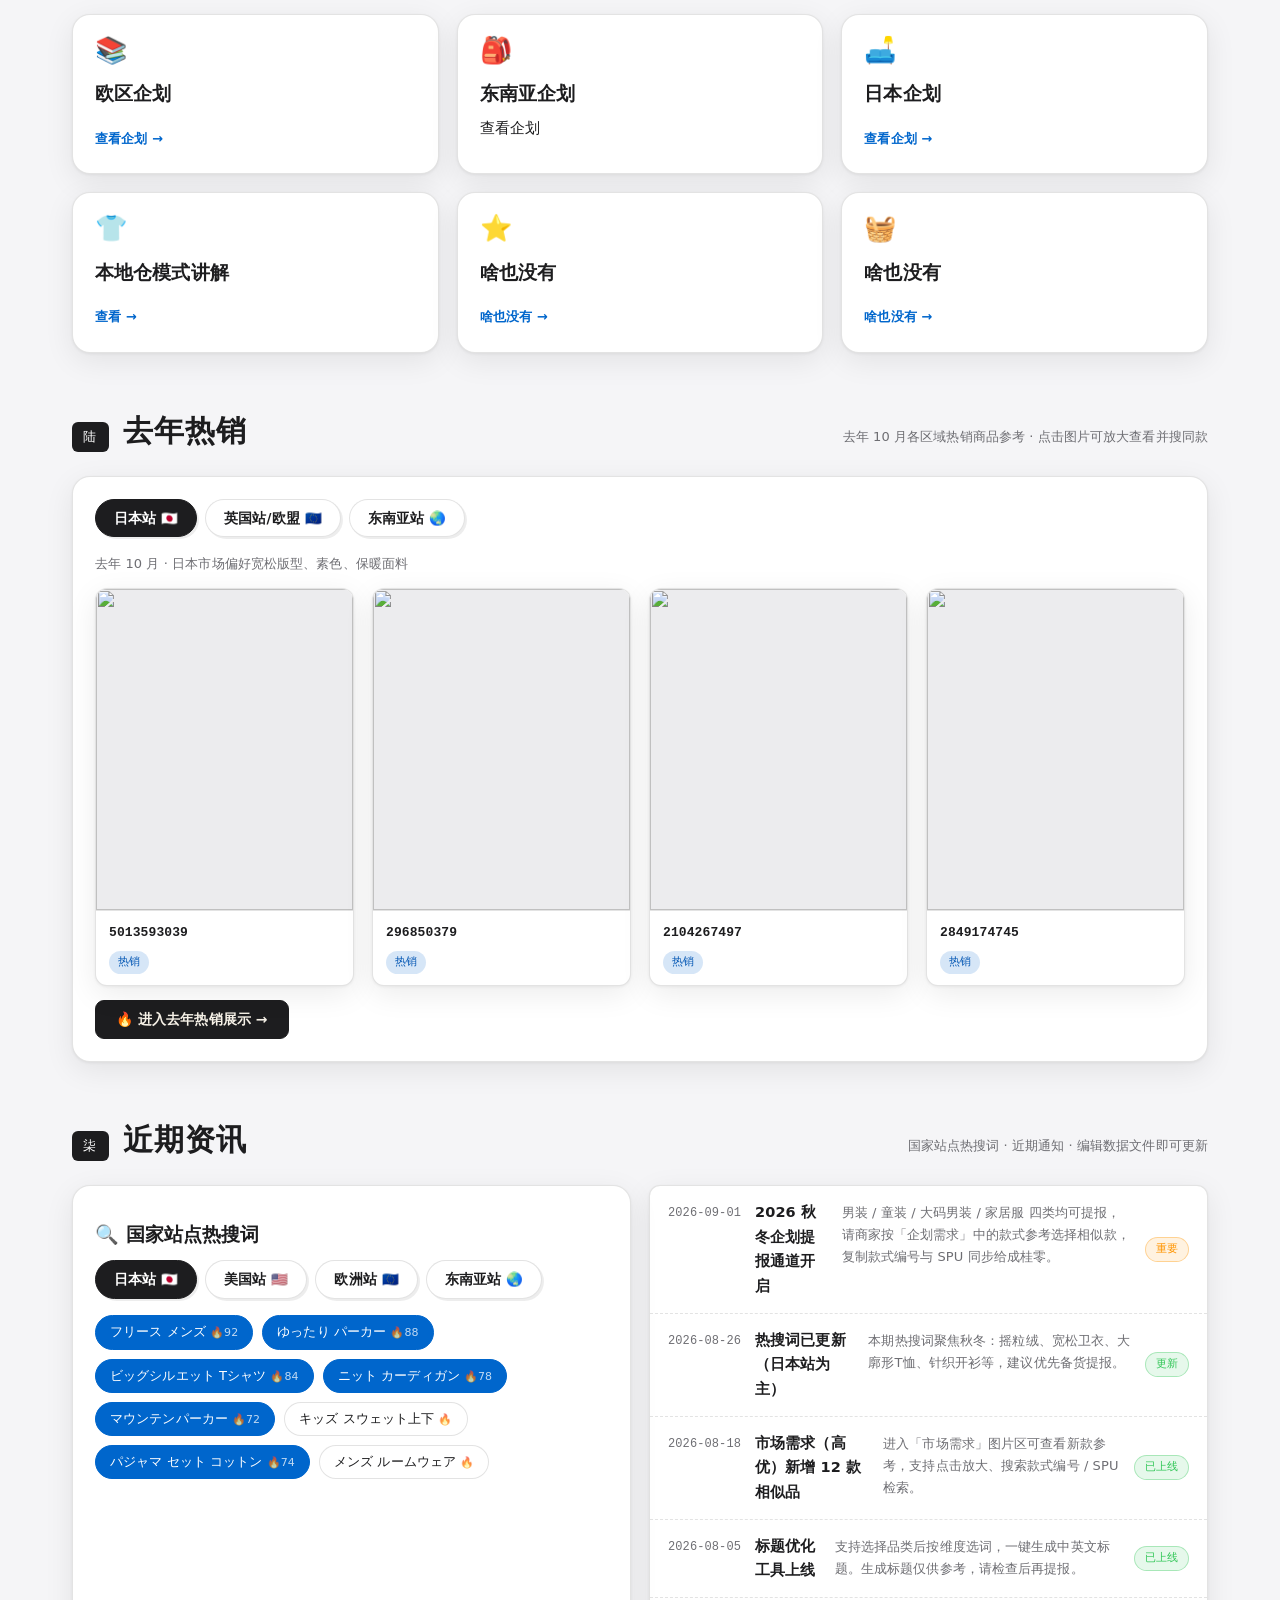
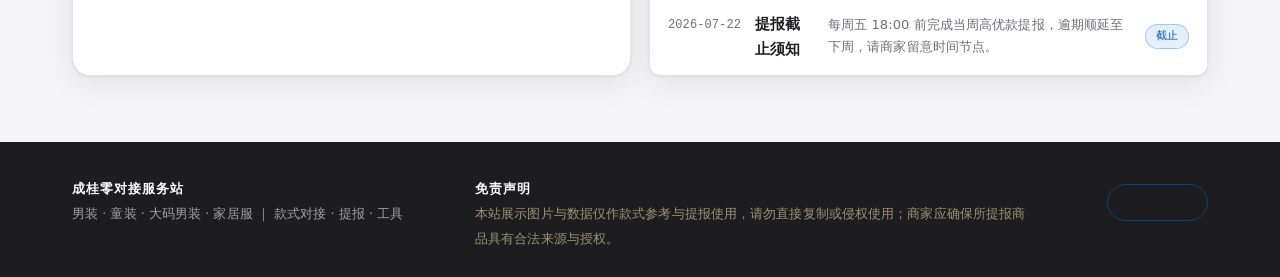
==== commit 78309052: "Update index.html" ====
--- a/index.html
+++ b/index.html
@@ -43,7 +43,7 @@
       <span class="regico">🏪</span>
       <span class="regbox">
         <span class="reg-t">印花组本地仓开店码</span>
-        <span class="reg-c">tgsoym</span>
+        <span class="reg-c">flrsdv</span>
         <span class="reg-s">点击前往入驻，用此开店码即可完成印花组本地仓开店</span>
       </span>
       <span class="reggo">前往开店 →</span>
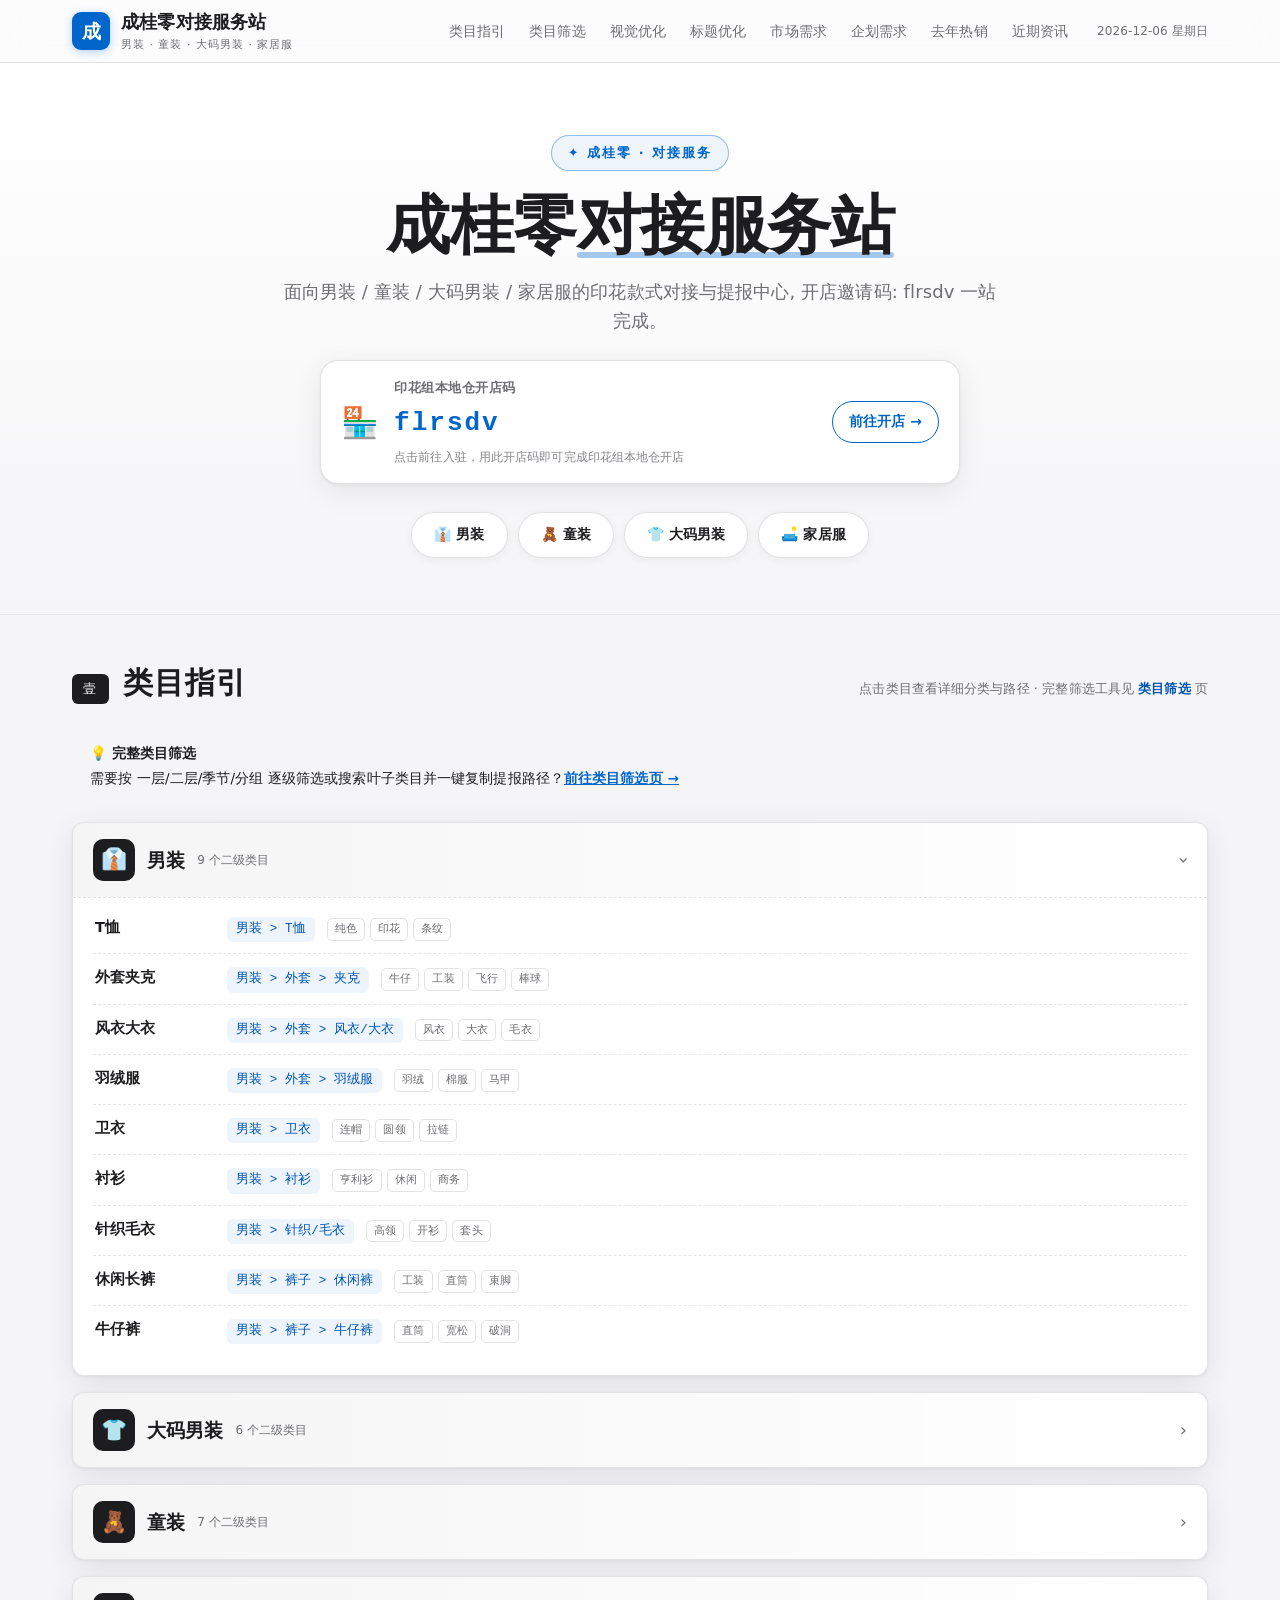
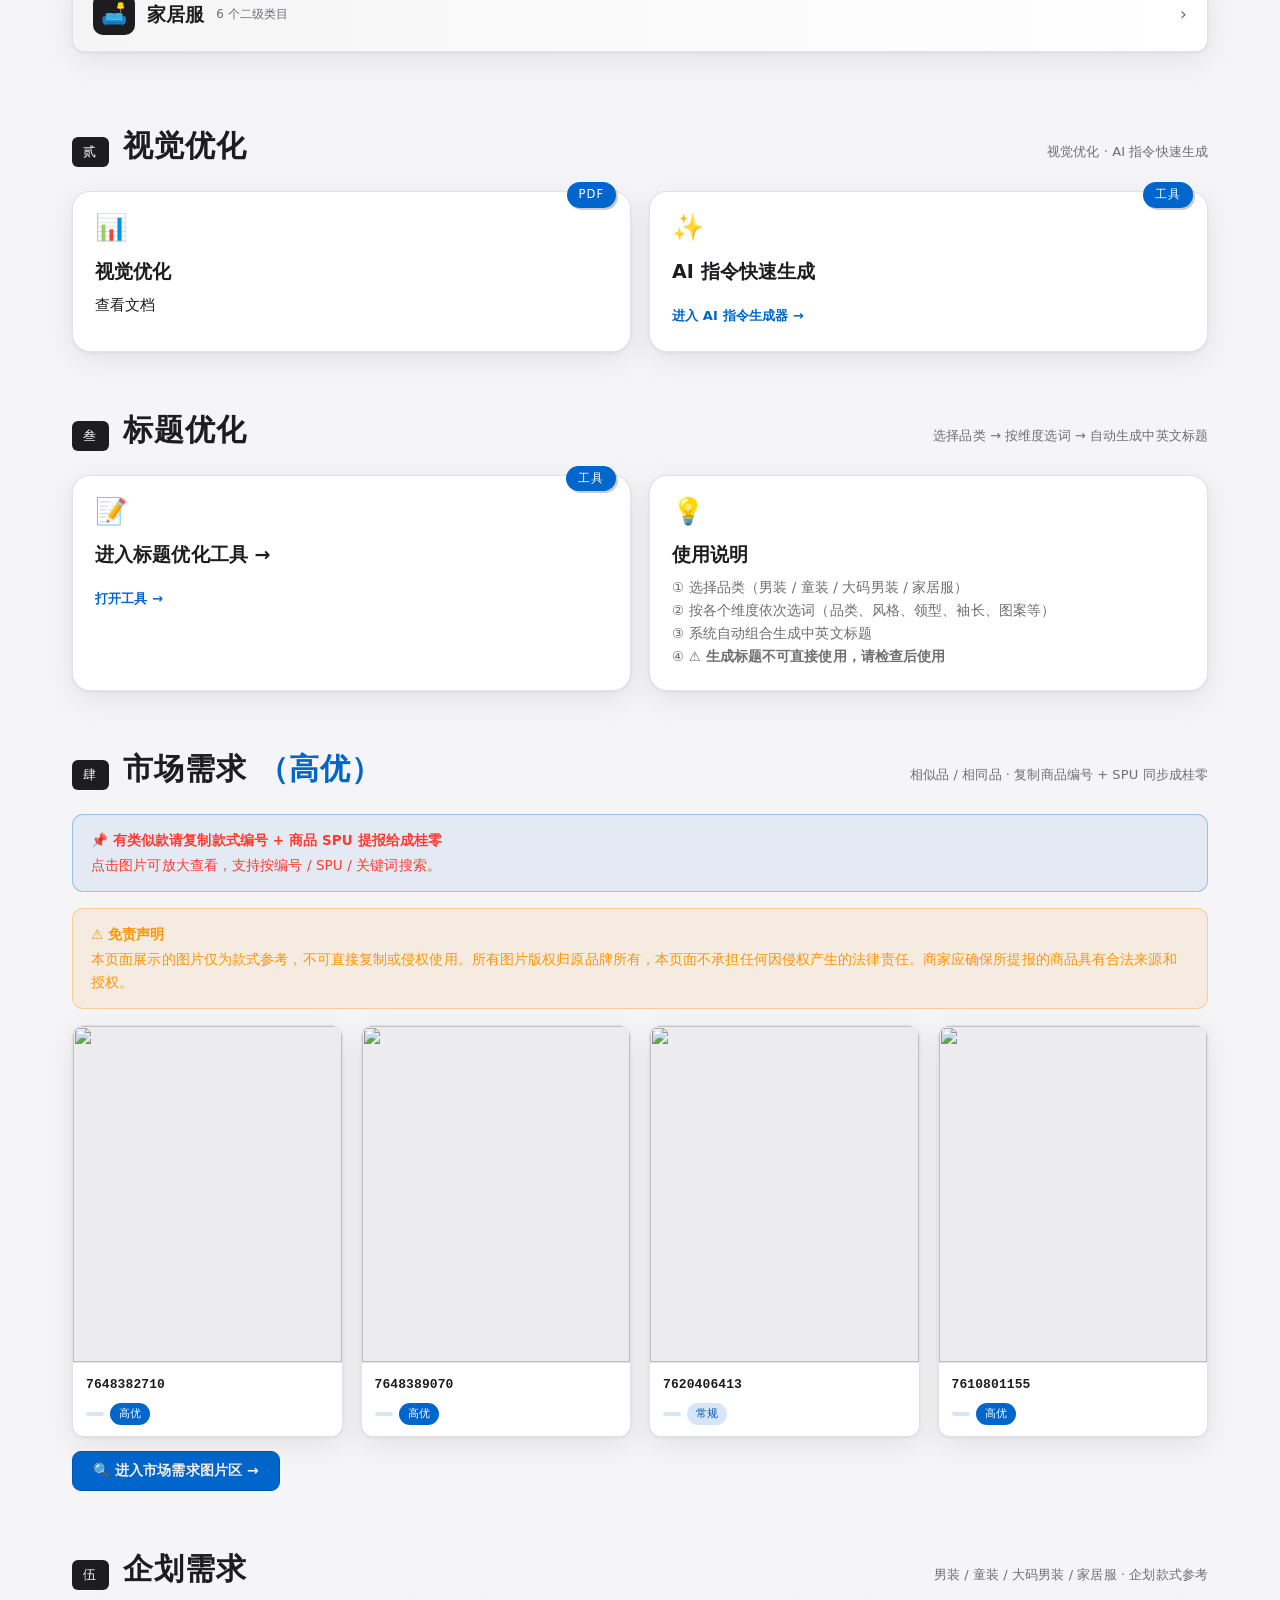
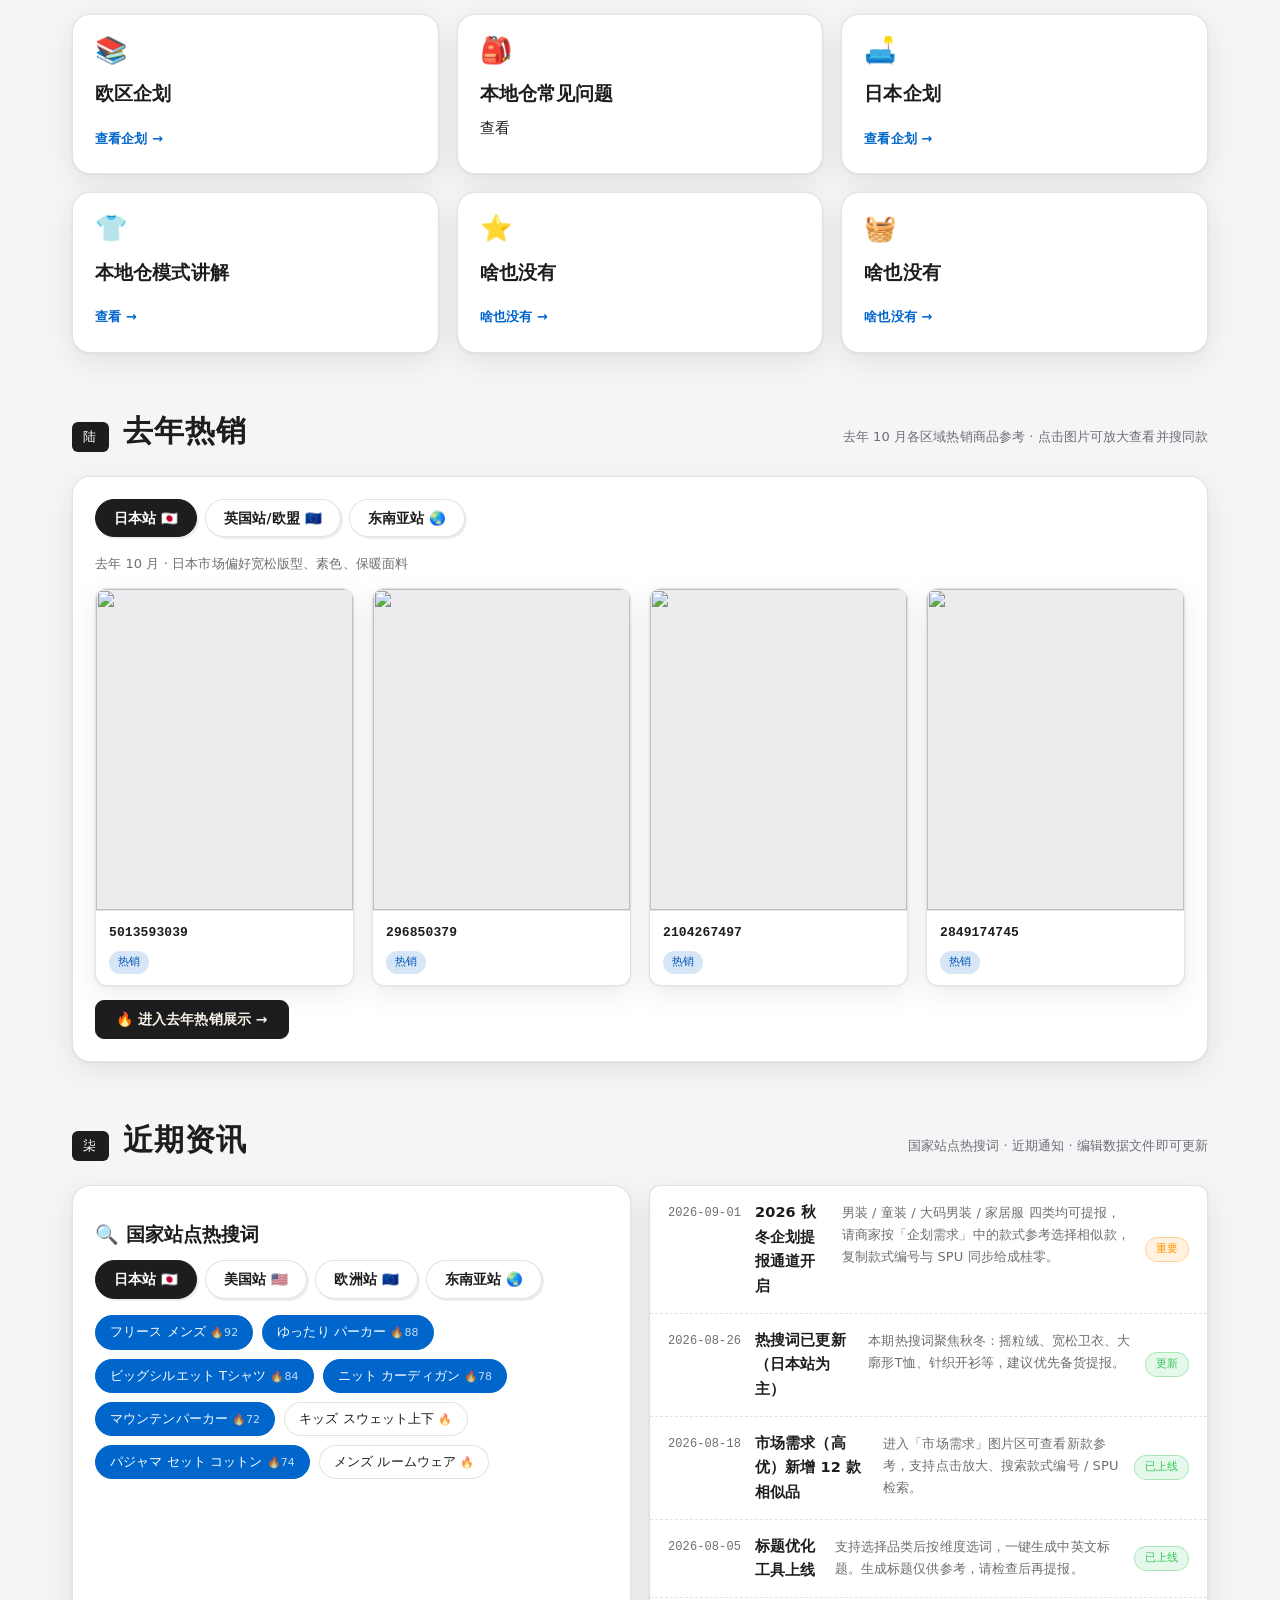
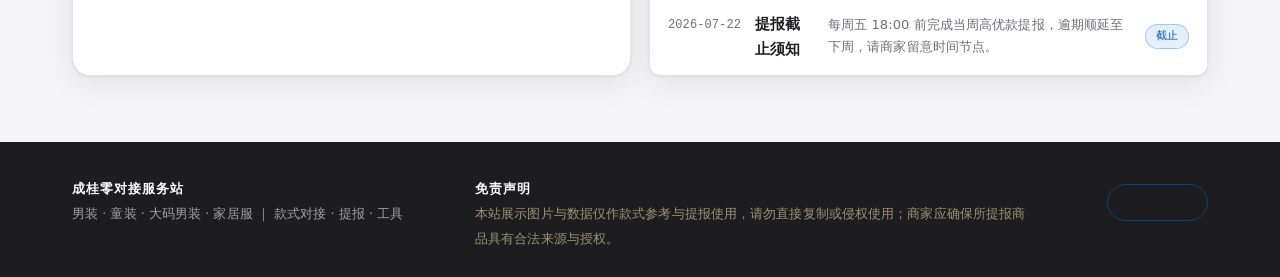
==== commit b94b8df5: "Update index.html" ====
--- a/index.html
+++ b/index.html
@@ -160,10 +160,10 @@
         <h3>欧区企划</h3>
         <span class="go">查看企划</span>
       </a>
-      <a class="card clickable" href="plan-detail.html?id=0" target="_blank" rel="noopener">
+      <a class="card clickable" href="https://bdl.cdnfe.com/upload_bdl/upload/91b3ed15-6eaa-439c-8b81-892db519b3f2.pdf" target="_blank" rel="noopener">
         <span class="ico">🎒</span>
-        <h3>东南亚企划</h3
-        <span class="go">查看企划</span>
+        <h3>本地仓常见问题</h3
+        <span class="go">查看</span>
       </a>
       <a class="card clickable" href="plan-detail.html?id=2">
         <span class="ico">🛋️</span>
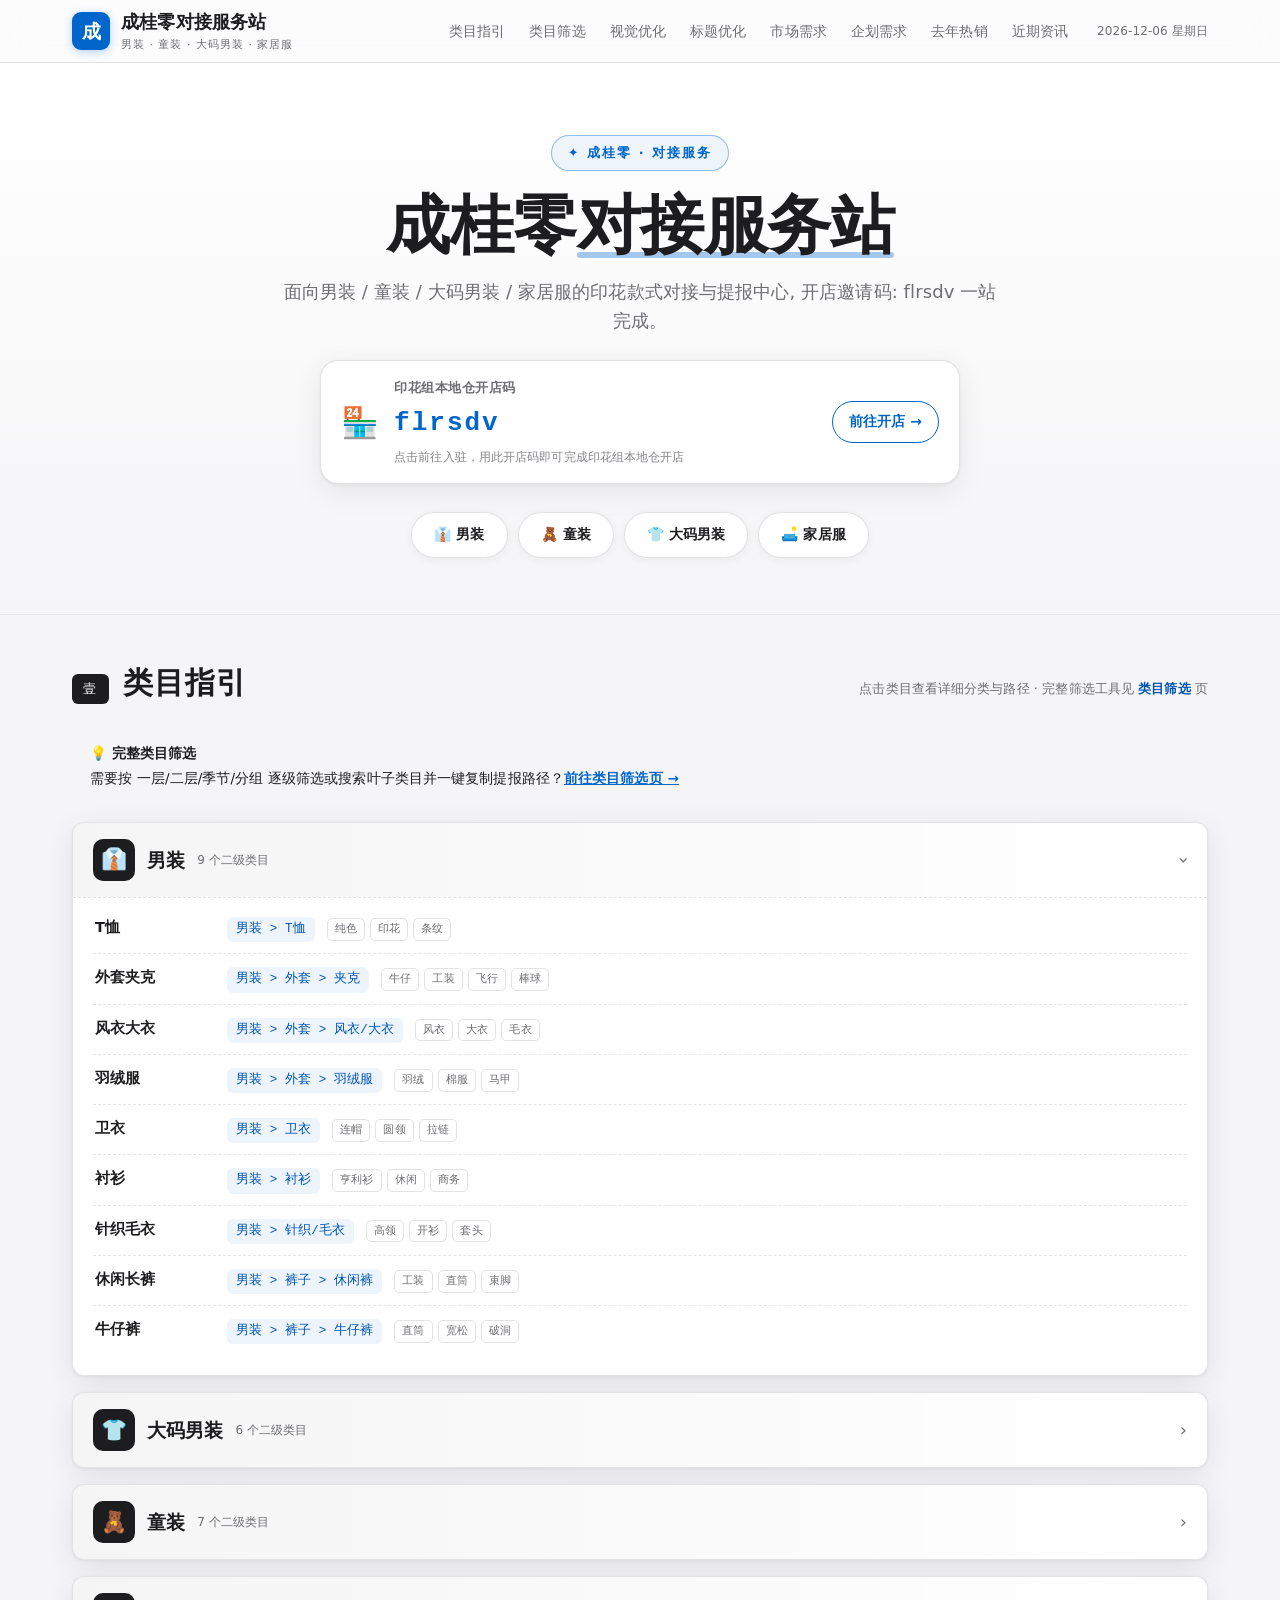
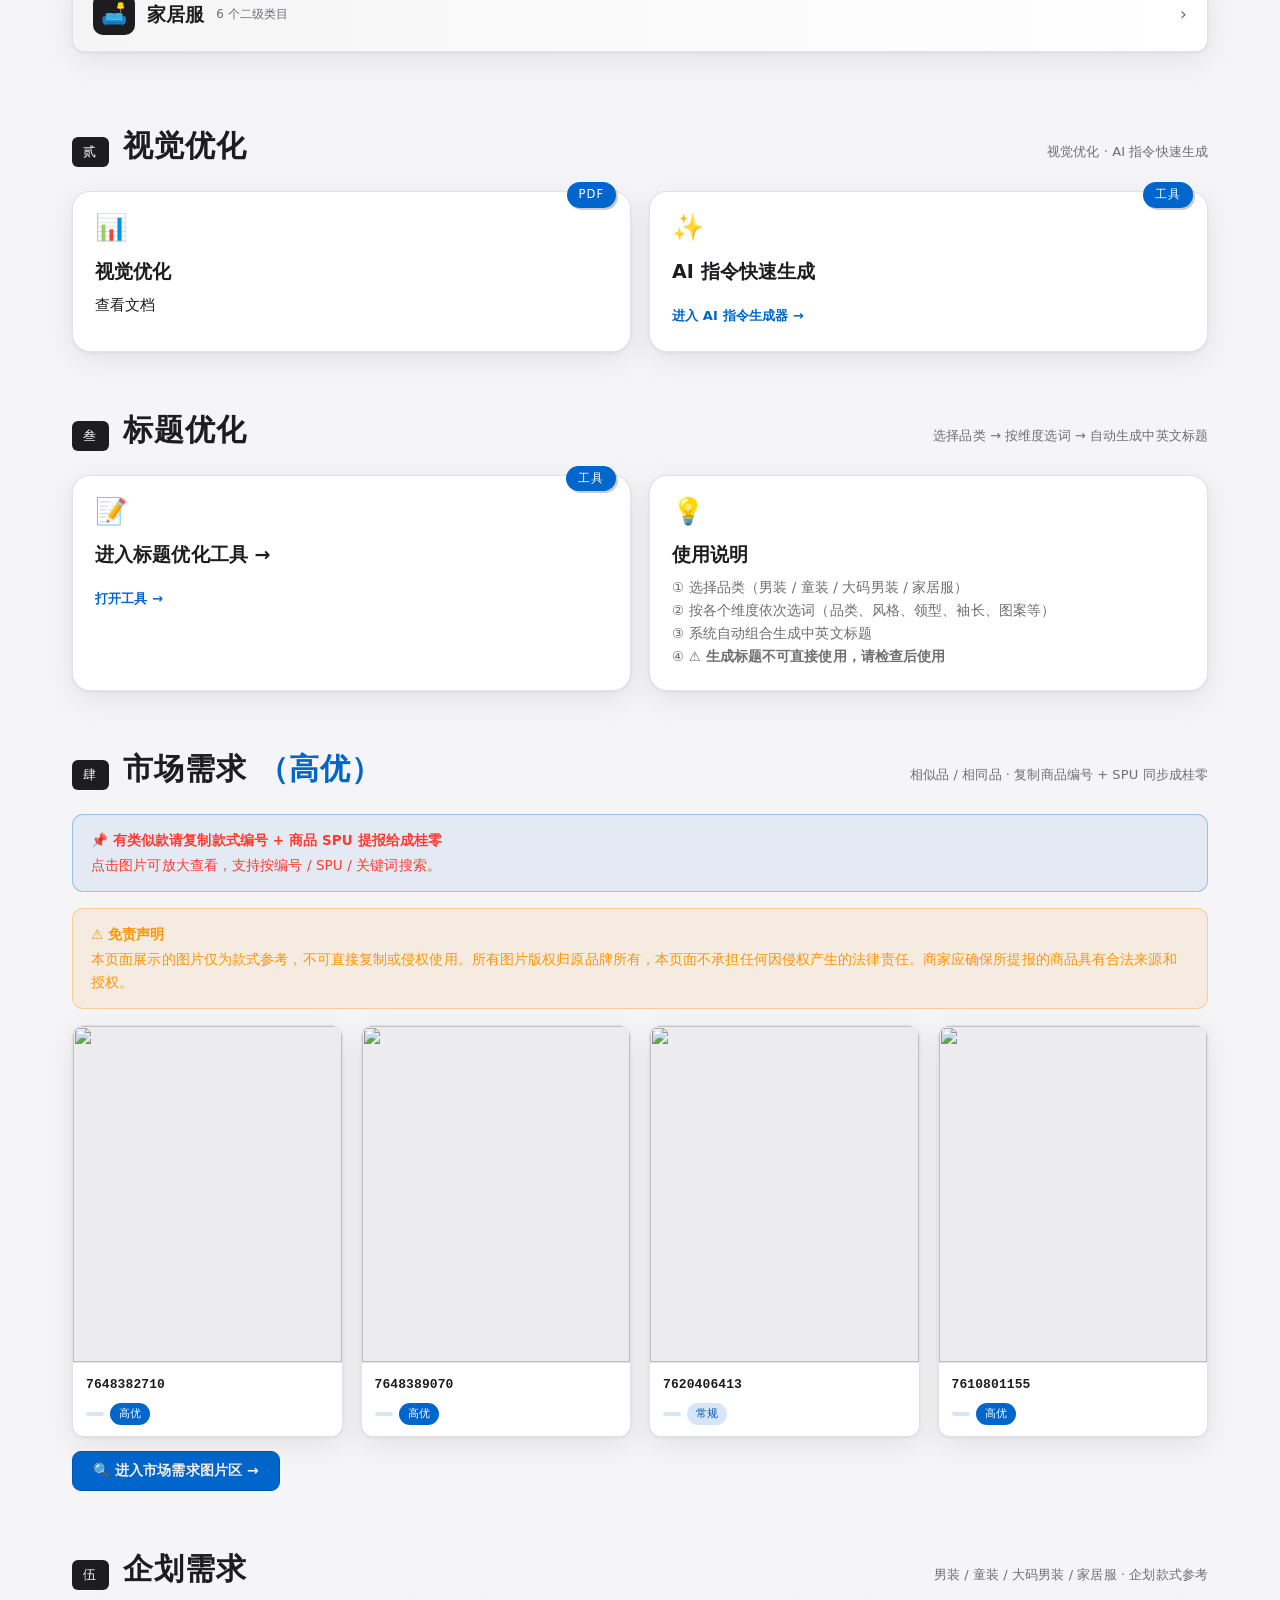
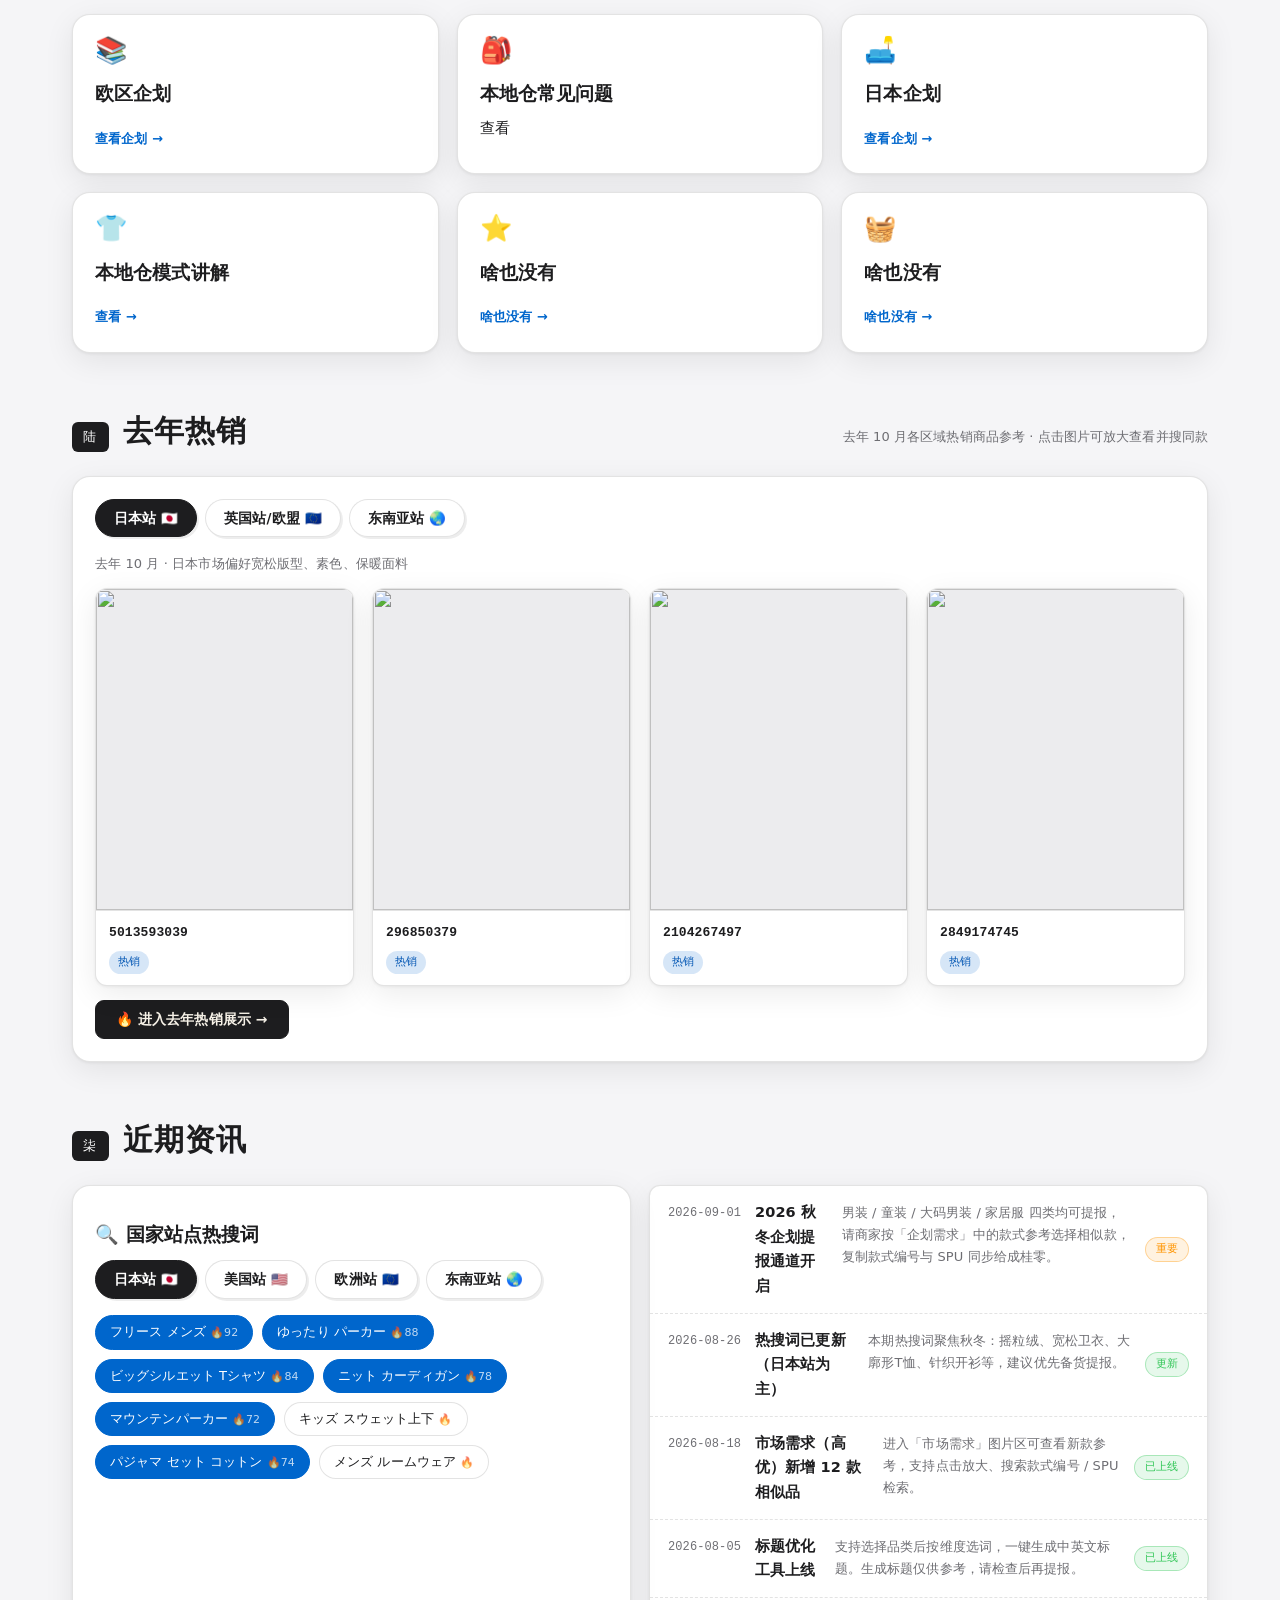
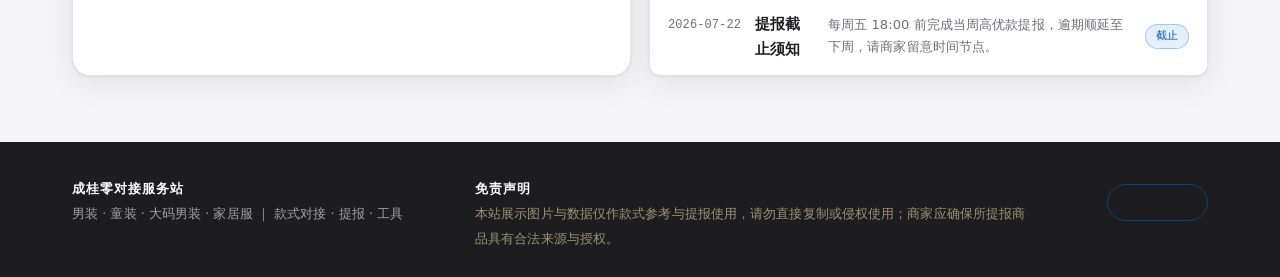
==== commit 511b7f06: "Update index.html" ====
--- a/index.html
+++ b/index.html
@@ -209,7 +209,6 @@
     <div class="sec-head">
       <span class="sec-no">柒</span>
       <h2 class="sec-title">近期资讯</h2>
-      <span class="sec-sub">国家站点热搜词 · 近期通知 · 编辑数据文件即可更新</span>
     </div>
     <div class="grid g2">
       <div class="card">
